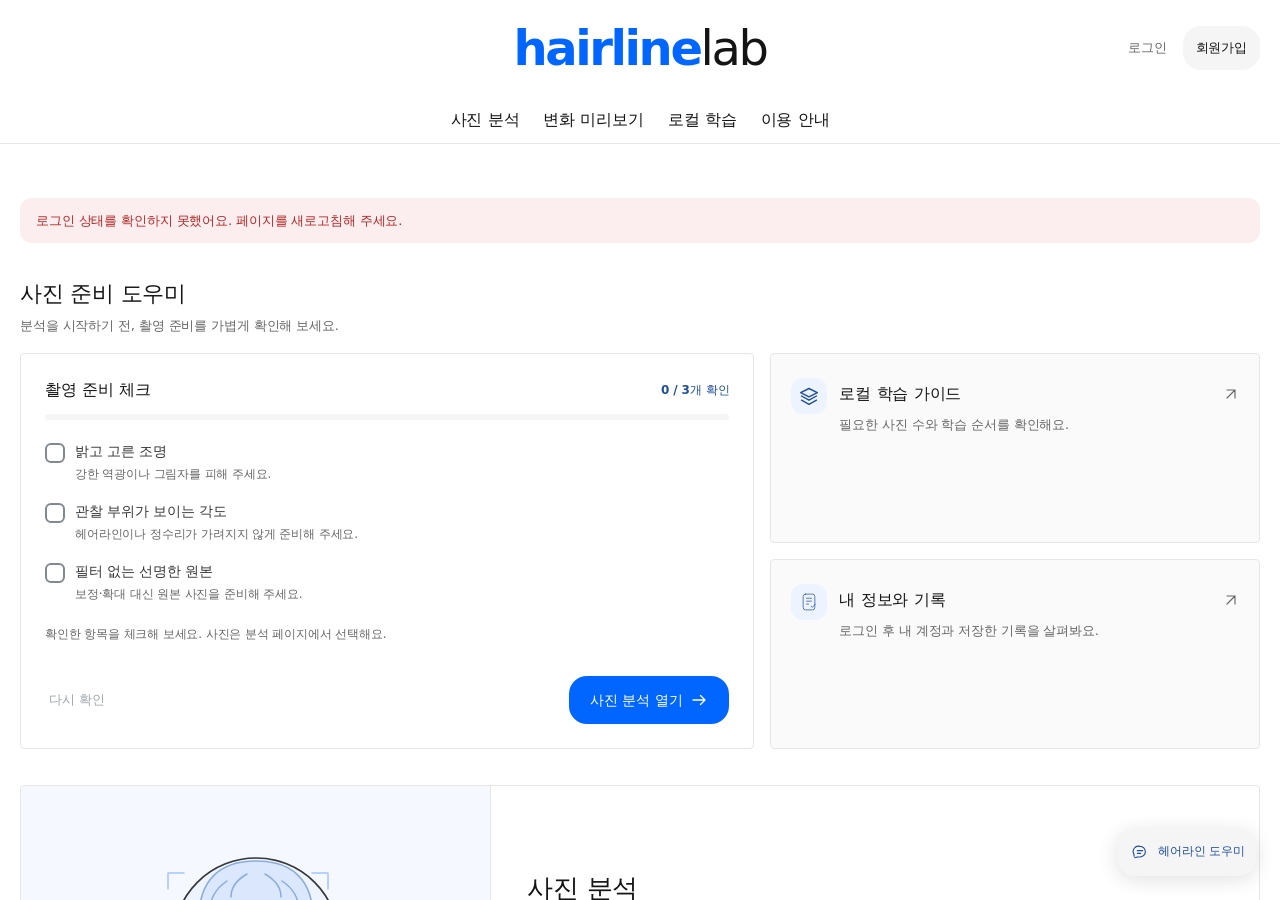
==== index.html @ 2ec0d421 "Hairline Lab 초기 업로드 사진 기반 헤어라인·두피 관찰 로컬 웹앱 (원티드 1차 프로젝트, 1~6일차) - Flask + Waitress 서버, Gemini 분석 + O" ====
<!doctype html>
<html lang="ko">
<head>
  <meta charset="utf-8">
  <meta name="viewport" content="width=device-width,initial-scale=1">
  <meta name="description" content="사진에서 헤어라인과 두피 노출을 살펴보고 가상의 모발 변화를 비교하는 로컬 도구">
  <meta name="theme-color" content="#ffffff">
  <title>Hairline Lab · 헤어라인을 보는 새로운 방법</title>
  <link rel="icon" href="/static/favicon.svg" type="image/svg+xml">
  <link rel="stylesheet" href="/static/styles.css">
  <link rel="stylesheet" href="/static/page-experience.css">
  <script src="/static/page-experience.js"></script>
  <link rel="stylesheet" href="/static/hero.css">
  <link rel="stylesheet" href="/static/account-camera.css">
  <link rel="stylesheet" href="/static/chatbot.css">
  <script src="/static/auth.js" defer></script>
  <script src="/static/realtime.js" defer></script>
  <script src="/static/home.js" defer></script>
  <script src="/static/home-preparation.js" defer></script>
  <script src="/static/chatbot.js" defer></script>
  <script src="/static/navigation.js" defer></script>
</head>
<body class="home-page viewport-page">
  <div class="visually-hidden" data-page-announcement role="status" aria-live="polite"></div>
  <a class="skip-link" href="#main-content">본문으로 건너뛰기</a>
  <header class="site-header">
    <div class="header-inner">
      <a class="wordmark" href="/" aria-label="Hairline Lab 처음으로">hairline<span class="wordmark-light">lab</span></a>
      <nav aria-label="주요 메뉴"><a href="/analysis" class="nav-link">사진 분석</a><a href="/simulation" class="nav-link">변화 미리보기</a><a href="/training" class="nav-link">로컬 학습</a><a href="/guide" class="nav-link">이용 안내</a></nav>
      <div class="account-actions"><a id="account-name" class="account-profile" href="/profile" aria-label="내 정보" hidden></a><a id="account-login" href="/login" class="text-button">로그인</a><a id="account-register" href="/register" class="text-button account-register">회원가입</a><button id="account-history" type="button" class="text-button" hidden>내 기록</button><button id="account-logout" type="button" class="text-button" hidden>로그아웃</button></div>
    <div class="workspace-helper-tools">
<div class="chatbot-minimized" id="chatbot-minimized" role="region" aria-label="최소화된 헤어라인 도우미" hidden>
    <button class="chatbot-resume" id="chatbot-resume" type="button" aria-controls="chatbot-panel" aria-expanded="false" aria-label="헤어라인 도우미 이어서 열기">
      <span class="chatbot-mini-avatar" aria-hidden="true"><svg><use href="/static/icons.svg#chat"/></svg></span>
      <span class="chatbot-mini-copy"><strong>헤어라인 도우미</strong><span id="chatbot-minimized-status">궁금한 내용을 선택해 보세요</span></span>
      <svg class="chatbot-restore-icon" aria-hidden="true"><use href="/static/icons.svg#arrow-up-right"/></svg>
    </button>
    <button class="chatbot-mini-dismiss" id="chatbot-mini-dismiss" type="button" aria-label="최소화된 헤어라인 도우미 닫기" title="닫기"><svg aria-hidden="true"><use href="/static/icons.svg#close"/></svg></button>
  </div>
<button class="chatbot-launcher" id="chatbot-launcher" type="button" aria-controls="chatbot-panel" aria-expanded="false"><svg aria-hidden="true"><use href="/static/icons.svg#chat"/></svg><span>헤어라인 도우미</span></button>
      </div>
    </div>
  </header>
  <div class="app-layout" id="app-layout" data-chatbot-default="closed">
  <main class="container" id="main-content" tabindex="0" aria-labelledby="home-title" data-page-content data-page-kind="home">
    <div class="page-skeleton" data-page-skeleton aria-hidden="true"><div class="home-sk-tools"><div class="page-sk-card"><i class="sk-shape sk-title"></i><i class="sk-shape sk-line"></i><i class="sk-shape sk-field"></i><i class="sk-shape sk-field"></i></div><div class="page-sk-card"><i class="sk-shape sk-title"></i><i class="sk-shape sk-line"></i><i class="sk-shape sk-action"></i></div></div><div class="page-sk-grid"><div class="page-sk-card"><i class="sk-shape sk-media"></i></div><div class="page-sk-card"><i class="sk-shape sk-title"></i><div class="page-sk-copy"><i class="sk-shape sk-line"></i><i class="sk-shape sk-line sk-medium"></i><i class="sk-shape sk-line sk-short"></i></div><i class="sk-shape sk-action"></i></div></div><div class="home-sk-ad sk-shape"></div></div>
    <p id="account-message" class="account-notice" role="status" aria-live="polite" hidden></p>
    <h1 class="visually-hidden" id="home-title">Hairline Lab</h1>
    <section class="home-tools" aria-labelledby="home-tools-title">
      <div class="home-section-heading"><div><h2 id="home-tools-title">사진 준비 도우미</h2><p>분석을 시작하기 전, 촬영 준비를 가볍게 확인해 보세요.</p></div></div>
      <div class="home-tools-grid">
        <div class="home-preparation">
          <div class="home-preparation-heading"><h3>촬영 준비 체크</h3><span id="photo-prep-count" role="status" aria-live="polite" aria-atomic="true">0 / 3개 확인</span></div>
          <progress id="photo-prep-progress" value="0" max="3" aria-label="촬영 준비 확인 항목 수">0 / 3</progress>
          <fieldset id="photo-prep-fields"><legend class="visually-hidden">사진 분석 전 준비 사항</legend>
            <label><input type="checkbox" data-photo-prep><span><strong>밝고 고른 조명</strong><small>강한 역광이나 그림자를 피해 주세요.</small></span></label>
            <label><input type="checkbox" data-photo-prep><span><strong>관찰 부위가 보이는 각도</strong><small>헤어라인이나 정수리가 가려지지 않게 준비해 주세요.</small></span></label>
            <label><input type="checkbox" data-photo-prep><span><strong>필터 없는 선명한 원본</strong><small>보정·확대 대신 원본 사진을 준비해 주세요.</small></span></label>
          </fieldset>
          <p class="home-preparation-note" id="photo-prep-message">확인한 항목을 체크해 보세요. 사진은 분석 페이지에서 선택해요.</p>
          <div class="home-preparation-actions"><button class="text-button" id="photo-prep-reset" type="button" disabled>다시 확인</button><a class="button primary" href="/analysis">사진 분석 열기<svg aria-hidden="true"><use href="/static/icons.svg#arrow-right"/></svg></a></div>
        </div>
        <nav class="home-shortcuts" aria-label="추가 기능 바로가기">
          <a href="/training-guide"><span class="home-tool-icon" aria-hidden="true"><svg><use href="/static/icons.svg#layers"/></svg></span><div><h3>로컬 학습 가이드</h3><p>필요한 사진 수와 학습 순서를 확인해요.</p></div><svg class="home-link-arrow" aria-hidden="true"><use href="/static/icons.svg#arrow-up-right"/></svg></a>
          <a href="/profile"><span class="home-tool-icon" aria-hidden="true"><svg><use href="/static/icons.svg#report"/></svg></span><div><h3>내 정보와 기록</h3><p>로그인 후 내 계정과 저장한 기록을 살펴봐요.</p></div><svg class="home-link-arrow" aria-hidden="true"><use href="/static/icons.svg#arrow-up-right"/></svg></a>
        </nav>
      </div>
    </section>
    <section class="home-feature-section" aria-label="기능 선택" aria-roledescription="캐러셀">
      <p class="visually-hidden" id="feature-instructions">카드 영역에서 좌우 방향키로 이동할 수 있어요. 이전·다음 버튼이나 카드 선택 버튼도 사용할 수 있어요.</p>
      <div class="home-feature-track" id="feature-track" tabindex="0" role="group" aria-label="분석·비교·학습 기능 카드" aria-describedby="feature-instructions">
        <article class="home-feature-card" data-feature-slide data-feature-title="사진 분석" role="group" aria-roledescription="슬라이드" aria-label="1 / 3"><a href="/analysis" aria-labelledby="feature-analysis-title">
          <div class="home-feature-cover home-cover-observe"><svg viewBox="0 0 360 200" role="img" aria-label="헤어라인 관찰 일러스트"><use href="/static/hero-observation.svg#hairline"/></svg><span class="home-cover-caption">일러스트</span></div>
          <div class="home-feature-copy"><h2 id="feature-analysis-title">사진 분석</h2><p>사진 속 모발·두피의 특징을 살펴보세요.</p><span class="home-feature-action button primary">사진 분석 시작<svg aria-hidden="true"><use href="/static/icons.svg#arrow-right"/></svg></span></div>
        </a></article>
        <article class="home-feature-card" data-feature-slide data-feature-title="변화 미리보기" role="group" aria-roledescription="슬라이드" aria-label="2 / 3"><a href="/simulation" aria-labelledby="feature-preview-title">
          <div class="home-feature-cover home-cover-compare"><div class="home-compare-pair" aria-hidden="true"><svg viewBox="0 0 360 200"><use href="/static/hero-observation.svg#hairline"/></svg><svg viewBox="0 0 360 200"><use href="/static/hero-observation.svg#crown"/></svg><span><svg><use href="/static/icons.svg#compare"/></svg></span></div><span class="home-cover-caption">일러스트</span></div>
          <div class="home-feature-copy"><h2 id="feature-preview-title">변화 미리보기</h2><p>원본과 가상 이미지를 비교해 보세요.</p><span class="home-feature-action button primary">변화 비교 시작<svg aria-hidden="true"><use href="/static/icons.svg#arrow-right"/></svg></span></div>
        </a></article>
        <article class="home-feature-card" data-feature-slide data-feature-title="로컬 학습" role="group" aria-roledescription="슬라이드" aria-label="3 / 3"><a href="/training" aria-labelledby="feature-training-title">
          <div class="home-feature-cover home-cover-learn"><div class="home-training-stack" aria-hidden="true"><div><svg viewBox="0 0 360 200"><use href="/static/hero-observation.svg#hairline"/></svg></div><div><svg viewBox="0 0 360 200"><use href="/static/hero-observation.svg#crown"/></svg></div><div><svg viewBox="0 0 360 200"><use href="/static/hero-observation.svg#density"/></svg></div></div><span class="home-cover-caption">일러스트</span></div>
          <div class="home-feature-copy"><h2 id="feature-training-title">로컬 학습</h2><p>사진으로 내 로컬 분류기를 만들어 보세요.</p><span class="home-feature-action button primary">학습 공간 열기<svg aria-hidden="true"><use href="/static/icons.svg#arrow-right"/></svg></span></div>
        </a></article>
      </div>
      <div class="home-carousel-controls" id="feature-controls" hidden>
        <button class="button secondary home-carousel-arrow is-previous" id="feature-previous" type="button" aria-label="이전 기능 카드" aria-controls="feature-track" disabled><svg class="icon" aria-hidden="true"><use href="/static/icons.svg#arrow-right"/></svg></button>
        <div class="home-carousel-picker" role="group" aria-label="기능 카드 선택"><button type="button" data-carousel-to="0" aria-label="사진 분석 카드 보기" aria-current="true" aria-controls="feature-track">사진 분석</button><button type="button" data-carousel-to="1" aria-label="변화 미리보기 카드 보기" aria-controls="feature-track">변화 미리보기</button><button type="button" data-carousel-to="2" aria-label="로컬 학습 카드 보기" aria-controls="feature-track">로컬 학습</button></div>
        <button class="button secondary home-carousel-arrow" id="feature-next" type="button" aria-label="다음 기능 카드" aria-controls="feature-track"><svg class="icon" aria-hidden="true"><use href="/static/icons.svg#arrow-right"/></svg></button>
        <span class="home-carousel-position" id="feature-position" role="status" aria-live="polite" aria-atomic="true">1 / 3</span>
      </div>
    </section>
    <aside class="home-ad" aria-labelledby="home-ad-title">
      <div class="home-ad-copy"><div class="home-ad-meta"><span>가상 광고</span><small>HAIRLINE LAB</small></div><h2 id="home-ad-title">오늘의 모습을, 차곡차곡.</h2><p>비슷한 조명과 각도로 나만의 사진 기록을 시작해 보세요.</p><a class="home-ad-link" href="/guide#photo-guide">사진 기록 가이드<svg aria-hidden="true"><use href="/static/icons.svg#arrow-right"/></svg></a><small class="home-ad-disclaimer">광고 배너 디자인 예시이며, 실제 제휴 광고가 아니에요.</small></div>
      <div class="home-ad-art" aria-hidden="true"><div class="home-ad-photo"><svg viewBox="0 0 360 200"><use href="/static/hero-observation.svg#hairline"/></svg><span>PHOTO LOG</span></div><span class="home-ad-stamp"><svg><use href="/static/icons.svg#clock"/></svg></span></div>
    </aside>
    <section class="home-information" aria-labelledby="home-information-title">
      <div class="home-section-heading"><div><h2 id="home-information-title">알아두면 좋은 이야기</h2><p>사진 준비부터 결과 이해까지, 필요한 정보를 살펴보세요.</p></div><a href="/guide" class="text-button">전체 안내<svg aria-hidden="true"><use href="/static/icons.svg#arrow-right"/></svg></a></div>
      <div class="home-information-grid">
        <a class="home-info-card" href="/guide#photo-guide"><span class="home-info-icon" aria-hidden="true"><svg><use href="/static/icons.svg#frame"/></svg></span><small>촬영 가이드</small><h3>어떤 사진을 준비할까요?</h3><p>조명·각도·원본 사진을 준비하는 방법을 알아보세요.</p><span class="home-info-action">가이드 읽기<svg aria-hidden="true"><use href="/static/icons.svg#arrow-right"/></svg></span></a>
        <a class="home-info-card" href="/guide#faq-observation"><span class="home-info-icon" aria-hidden="true"><svg><use href="/static/icons.svg#scan"/></svg></span><small>결과 이해</small><h3>관찰 결과는 이렇게 읽어요</h3><p>사진에서 보이는 특징과 사진의 한계를 구분해 살펴보세요.</p><span class="home-info-action">도움말 읽기<svg aria-hidden="true"><use href="/static/icons.svg#arrow-right"/></svg></span></a>
        <a class="home-info-card" href="/guide#data-guide"><span class="home-info-icon" aria-hidden="true"><svg><use href="/static/icons.svg#shield"/></svg></span><small>데이터 안내</small><h3>내 사진과 기록은 어떻게 쓰일까요?</h3><p>사진 전송 동의와 계정별 저장 정책을 확인해 보세요.</p><span class="home-info-action">안내 읽기<svg aria-hidden="true"><use href="/static/icons.svg#arrow-right"/></svg></span></a>
      </div>
    </section>
  </main>
  <aside class="chatbot-panel" id="chatbot-panel" aria-labelledby="chatbot-title" hidden>
    <header class="chatbot-header">
      <span class="chatbot-avatar" aria-hidden="true"><svg><use href="/static/icons.svg#chat"/></svg></span>
      <div class="chatbot-heading"><span class="chatbot-eyebrow">HAIRLINE LAB · GUIDE</span><h2 id="chatbot-title">헤어라인 도우미</h2><p>관찰부터 자가 점검까지</p></div>
      <div class="chatbot-header-actions">
        <button class="chatbot-icon-button" id="chatbot-minimize" type="button" aria-label="헤어라인 도우미 최소화" aria-controls="chatbot-panel" title="최소화"><svg aria-hidden="true"><use href="/static/icons.svg#minimize"/></svg></button>
        <button class="chatbot-icon-button" id="chatbot-close" type="button" aria-label="헤어라인 도우미 닫기" title="닫기"><svg aria-hidden="true"><use href="/static/icons.svg#close"/></svg></button>
      </div>
    </header>
    <div class="chatbot-toolbar"><span><svg aria-hidden="true"><use href="/static/icons.svg#shield"/></svg>선택형 안내</span><button id="chatbot-reset" type="button"><svg aria-hidden="true"><use href="/static/icons.svg#refresh"/></svg>처음으로</button></div>
    <div class="chatbot-content">
      <div class="chatbot-messages" id="chatbot-messages" role="log" aria-label="헤어라인 도우미 대화" aria-live="polite" aria-relevant="additions"></div>
      <div class="chatbot-controls" id="chatbot-controls" role="group" aria-label="도우미 답변 선택"></div>
    </div>
    <footer class="chatbot-footer"><p><svg aria-hidden="true"><use href="/static/icons.svg#shield"/></svg>답변은 저장되거나 외부로 전송되지 않아요.</p><p>자가 점검은 탈모 진단·단계 판정이 아니에요.</p><div><span>안내 근거</span><a href="https://www.aad.org/public/diseases/hair-loss/insider/begin" target="_blank" rel="noreferrer">미국피부과학회<svg aria-hidden="true"><use href="/static/icons.svg#arrow-up-right"/></svg></a><a href="https://www.nhs.uk/symptoms/hair-loss/" target="_blank" rel="noreferrer">NHS<svg aria-hidden="true"><use href="/static/icons.svg#arrow-up-right"/></svg></a></div></footer>
  </aside>
  </div>
  
  <dialog id="history-dialog" class="app-dialog history-dialog" aria-labelledby="history-title" aria-describedby="history-description">
    <div class="history-header">
      <span class="history-header-icon" aria-hidden="true"><svg><use href="/static/icons.svg#report"/></svg></span>
      <div class="history-heading"><span class="history-eyebrow">MY RECORDS</span><h2 id="history-title">내 분석 기록</h2></div>
      <button id="history-close" class="history-close" type="button" aria-label="내 분석 기록 닫기"><svg class="icon" aria-hidden="true"><use href="/static/icons.svg#close"/></svg></button>
      <p id="history-description">차곡차곡 쌓인 관찰을 다시 살펴보세요.</p>
    </div>
    <div class="history-toolbar"><span>저장한 리포트 <strong id="history-count">—</strong></span><span class="history-sort"><svg aria-hidden="true"><use href="/static/icons.svg#clock"/></svg>최신순 · 최근 50개</span></div>
    <div class="history-body">
      <p id="history-message" class="history-message" role="status" aria-live="polite" hidden></p>
      <div id="history-loading" class="history-loading" role="status" hidden><span class="visually-hidden">기록을 불러오고 있어요.</span><div class="history-skeleton" aria-hidden="true"><span></span><i></i><i></i></div><div class="history-skeleton" aria-hidden="true"><span></span><i></i><i></i></div><div class="history-skeleton" aria-hidden="true"><span></span><i></i><i></i></div></div>
      <div id="history-empty" class="history-empty" hidden><span class="history-empty-icon" aria-hidden="true"><svg><use href="/static/icons.svg#report"/></svg></span><h3>아직 저장된 기록이 없어요</h3><p>사진 분석 전에 ‘내 계정에 저장’을 선택하면<br>나의 관찰 리포트를 여기에서 모아 볼 수 있어요.</p><button id="history-start" class="button primary" type="button">첫 관찰 기록 만들기<svg class="icon" aria-hidden="true"><use href="/static/icons.svg#arrow-right"/></svg></button></div>
      <div id="history-list" class="history-list" role="list" aria-label="저장한 관찰 리포트"></div>
    </div>
    <div class="history-footer"><svg class="icon" aria-hidden="true"><use href="/static/icons.svg#shield"/></svg><p>내 계정에만 보이는 기록이에요. 함께 저장한 사진은 리포트에서 확인할 수 있어요.</p></div>
  </dialog>
</body>
</html>
---- static/styles.css ----
/* =========================================================
   Hairline Lab — 디자인.md / RIDI reference adaptation
   1. 토큰  2. 기본  3. 공통 컴포넌트  4. 헤더·히어로
   5. 분석  6. 시뮬레이션  7. 로컬 학습  8. 안내·기술·푸터  9. 반응형
   ========================================================= */

/* 1. 토큰 ------------------------------------------------- */
:root {
  color-scheme: light;
  --bg-canvas: #ffffff;
  --bg-surface: #ffffff;
  --bg-subtle: #fafafa;
  --bg-muted: #f5f5f5;
  --bg-brand-subtle: #edf4ff;
  --bg-brand-faint: #f5f9ff;
  --bg-inverse: #141414;
  --brand-primary: #0066ff;
  --brand-light: #bfd5f5;
  --fg-on-brand: #ffffff;
  --fg-strong: #141414;
  --fg-default: #373737;
  --fg-secondary: #666666;
  --fg-placeholder: #707070;
  --fg-disabled: #9ea7ad;
  --fg-brand-strong: #1f4f99;
  --border-subtle: #f2f4f5;
  --border-card: #e6e6e6;
  --border-default: #d1d5d9;
  --border-strong: #9ea7ad;
  --border-control: #808991;
  --border-focus: var(--brand-primary);
  --status-danger: #dc3232;
  --status-success: #00a878;
  --status-warning: #e18a00;
  --surface-danger: #fceeee;
  --surface-success: #edf8f3;
  --surface-warning: #fff8e8;
  --fg-error: #b32828;
  --fg-success-text: #167c3a;
  --fg-warning-text: #8a4b00;
  --interaction-hover: rgb(20 20 20 / 4%);
  --interaction-active: rgb(20 20 20 / 8%);
  --focus-ring: 0 0 0 3px rgb(0 102 255 / 16%);
  --radius-xs: 2px;
  --radius-sm: 4px;
  --radius-control-sm: 6px;
  --radius-md: 6px;
  --radius-card: 4px;
  --radius-pill: 99px;
  --radius-action: 18px;
  --radius-input: 12px;
  --radius-choice: 12px;
  --radius-feedback: 12px;
  --radius-overlay: 20px;
  --control-motion: 160ms cubic-bezier(0.22, 0.25, 0, 1);
  --shadow-overlay: 0 4px 20px rgb(20 20 20 / 12%);
  --shadow-soft: none;
  --ease: 200ms ease;
  --header-height: 144px;
  --page-width: 1170px;
  --page-gutter: 30px;
  font-family: "Pretendard Variable", Pretendard, -apple-system, BlinkMacSystemFont, system-ui, "Apple SD Gothic Neo", "Noto Sans KR", "Malgun Gothic", sans-serif;
  color: var(--fg-default);
  font-synthesis: none;
  -webkit-font-smoothing: antialiased;
  -moz-osx-font-smoothing: grayscale;
}

/* 2. 기본 ------------------------------------------------- */
*, *::before, *::after { box-sizing: border-box; }
html { scroll-behavior: smooth; scroll-padding-top: calc(var(--header-height) + 16px); -webkit-text-size-adjust: 100%; }
body { margin: 0; background: var(--bg-canvas); font-size: 14px; font-weight: 400; line-height: 1.6; letter-spacing: -.01em; word-break: keep-all; overflow-wrap: break-word; }
h1, h2, h3, h4, p { margin: 0; }
button, input, select, textarea { font: inherit; color: inherit; letter-spacing: inherit; }
button, a, input, select, summary { -webkit-tap-highlight-color: transparent; }
button { cursor: pointer; }
button:disabled { cursor: not-allowed; }
a { color: inherit; text-decoration: none; transition: color var(--ease); }
a:hover { color: var(--brand-primary); }
[hidden] { display: none !important; }
img { max-width: 100%; }

svg {
  display: inline-block;
  width: 24px;
  height: 24px;
  flex-shrink: 0;
  vertical-align: middle;
  fill: none;
  stroke: currentColor;
  stroke-width: 1.7;
  stroke-linecap: round;
  stroke-linejoin: round;
}
svg.icon { width: 18px; height: 18px; }
button svg, span svg { pointer-events: none; }
.icon.arrow { margin-left: auto; }

:focus-visible { outline: 2px solid var(--border-focus); outline-offset: 2px; }
::selection { background: var(--bg-brand-subtle); color: var(--fg-strong); }

input[type=checkbox], input[type=radio], input[type=range] { accent-color: var(--brand-primary); }
input[type=checkbox] { width: 20px; height: 20px; margin: 2px 0 0; flex-shrink: 0; cursor: pointer; appearance: none; display: inline-grid; place-content: center; border: 2px solid var(--border-control); border-radius: 6px; background: var(--bg-surface); color: var(--fg-on-brand); transition: background-color var(--control-motion), border-color var(--control-motion); }
input[type=checkbox]::before { content: ""; width: 10px; height: 6px; border-left: 2px solid currentColor; border-bottom: 2px solid currentColor; transform: translateY(-1px) rotate(-45deg) scale(0); }
input[type=checkbox]:checked, input[type=checkbox]:indeterminate { border-color: var(--brand-primary); background: var(--brand-primary); }
input[type=checkbox]:checked::before { transform: translateY(-1px) rotate(-45deg) scale(1); }
input[type=checkbox]:indeterminate::before { height: 0; border-left: 0; transform: none; }
input[type=checkbox]:disabled { border-color: var(--border-default); background: var(--bg-muted); cursor: not-allowed; }
input[type=checkbox]:disabled:checked, input[type=checkbox]:disabled:indeterminate { background: var(--fg-disabled); border-color: var(--fg-disabled); }
input[type=range] { width: 100%; min-height: 28px; margin: 0; cursor: pointer; }
input[type=range]:disabled { cursor: not-allowed; opacity: .45; }
input[type=range] { appearance: none; background: transparent; }
input[type=range]::-webkit-slider-runnable-track { height: 4px; border-radius: var(--radius-pill); background: var(--border-control); }
input[type=range]::-webkit-slider-thumb { appearance: none; box-sizing: border-box; width: 20px; height: 20px; margin-top: -8px; border: 3px solid var(--brand-primary); border-radius: 50%; background: var(--bg-surface); transition: background-color var(--control-motion); }
input[type=range]:active::-webkit-slider-thumb { background: var(--brand-primary); }
input[type=range]:disabled::-webkit-slider-thumb { border-color: var(--fg-disabled); }
input[type=range]::-moz-range-track { height: 4px; border-radius: var(--radius-pill); background: var(--border-control); }
input[type=range]::-moz-range-progress { height: 4px; border-radius: var(--radius-pill); background: var(--brand-primary); }
input[type=range]::-moz-range-thumb { box-sizing: border-box; width: 20px; height: 20px; border: 3px solid var(--brand-primary); border-radius: 50%; background: var(--bg-surface); transition: background-color var(--control-motion); }
input[type=range]:active::-moz-range-thumb { background: var(--brand-primary); }
input[type=range]:disabled::-moz-range-thumb { border-color: var(--fg-disabled); }
@media (forced-colors: active) {
  input[type=checkbox], input[type=range] { appearance: auto; }
  input[type=checkbox] { display: inline-block; border: revert !important; border-radius: revert; background: revert !important; color: revert !important; }
  input[type=checkbox]::before { display: none; }
  input[type=range]::-webkit-slider-runnable-track { all: revert !important; }
  input[type=range]::-webkit-slider-thumb { all: revert !important; }
  input[type=range]::-moz-range-track { all: revert !important; }
  input[type=range]::-moz-range-progress { all: revert !important; }
  input[type=range]::-moz-range-thumb { all: revert !important; }
}

.container { width: 100%; max-width: var(--page-width); margin: 0 auto; padding: 0 var(--page-gutter); }
.visually-hidden {
  position: absolute; width: 1px; height: 1px; padding: 0; margin: -1px;
  overflow: hidden; clip: rect(0, 0, 0, 0); white-space: nowrap; border: 0;
}
.skip-link {
  position: fixed; top: -80px; left: 16px; z-index: 100;
  padding: 12px 16px; border-radius: var(--radius-sm);
  background: var(--brand-primary); color: var(--fg-on-brand); font-size: 14px; font-weight: 700;
}
.skip-link:focus { top: 12px; color: var(--fg-on-brand); }
.busy { cursor: progress; }

/* 3. 공통 컴포넌트 ---------------------------------------- */

/* 버튼 — hover·active는 반투명 층을 덮어 표현 */
.button { position: relative; display: inline-flex; align-items: center; justify-content: center; gap: 8px; width: 100%; min-height: 48px; height: 48px; padding: 0 20px; border: 1px solid transparent; border-radius: var(--radius-action); font-size: 14px; font-weight: 600; line-height: 20px; letter-spacing: -.01em; white-space: nowrap; isolation: isolate; transition: background-color var(--control-motion), border-color var(--control-motion), color var(--control-motion), transform var(--control-motion); }
.button::after {
  content: "";
  position: absolute;
  inset: -1px;
  border-radius: inherit;
  background: transparent;
  pointer-events: none;
  transition: background-color var(--control-motion);
}
.button:not(:disabled):hover::after { background: var(--interaction-hover); }
.button:not(:disabled):active::after { background: var(--interaction-active); }
.button:not(:disabled):not([aria-disabled="true"]):active { transform: scale(.985); }
.button svg { width: 18px; height: 18px; }
.button span { min-width: 0; overflow: hidden; text-overflow: ellipsis; }

.button.primary { background: var(--brand-primary); color: var(--fg-on-brand); }
.button.primary:focus-visible { outline: 2px solid var(--brand-primary); outline-offset: 2px; box-shadow: 0 0 0 2px var(--bg-surface); }
.button.secondary { background: var(--bg-muted); border-color: transparent; color: var(--fg-default); }
.button.secondary::after { inset: 0; }
.button:disabled { background: var(--bg-muted); border-color: transparent; color: var(--fg-disabled); }
.button.secondary:disabled { background: var(--bg-muted); border-color: transparent; }

.text-button { display: inline-flex; align-items: center; justify-content: center; gap: 4px; min-height: 44px; padding: 0 4px; border: 0; border-radius: var(--radius-action); background: none; color: var(--fg-secondary); font-size: 13px; font-weight: 500; white-space: nowrap; transition: color var(--control-motion), background-color var(--control-motion); }
.text-button:not(:disabled):not([aria-disabled="true"]):hover { color: var(--fg-brand-strong); background: var(--bg-muted); text-decoration: none; }
.text-button svg { width: 15px; height: 15px; }
.text-button:not(:disabled):not([aria-disabled="true"]):active { background: var(--border-card); }
.text-button:disabled { color: var(--fg-disabled); }

/* Secondary controls use the same quiet surface and native focus behavior. */
:where(.history-actions button, .help-faq-toolbar button, .chatbot-back-row button, .chatbot-toolbar > button, .training-delete, .guide-refresh) { border-radius: var(--radius-action); transition: background-color var(--control-motion), color var(--control-motion), transform var(--control-motion); }
:where(.history-actions button, .help-faq-toolbar button, .chatbot-back-row button, .chatbot-toolbar > button, .training-delete, .guide-refresh):not(:disabled):hover { background: var(--bg-muted); }
:where(.chatbot-choice, .strength-presets button, .preview-view-modes button, .help-faq-categories button, .chatbot-icon-button, .history-actions button):not(:disabled):active { transform: scale(.985); }

/* 태그 */
.tag { display: inline-flex; align-items: center; justify-content: center; gap: 4px; padding: 3px 6px; border-radius: var(--radius-feedback); font-size: 11px; font-weight: 600; line-height: 16px; letter-spacing: -.01em; white-space: nowrap; }
.tag svg { width: 14px; height: 14px; }
.tag.neutral { background: var(--bg-muted); color: var(--fg-secondary); }
.tag.blue { background: var(--bg-brand-subtle); color: #0055d4; }
.tag.warning { background: var(--surface-warning); color: var(--fg-warning-text); }
.tag.green { background: var(--surface-success); color: var(--fg-success-text); }

.status-dot { display: inline-block; flex-shrink: 0; width: 8px; height: 8px; border-radius: 50%; background: var(--status-success); }
.status-dot.pending { background: var(--border-control); }
.status-dot.warning { background: var(--status-warning); }

/* 패널(카드) */
.panel { border: 1px solid var(--border-card); border-radius: 4px; background: var(--bg-surface); }
.panel-heading { display: flex; align-items: center; justify-content: space-between; gap: 12px; margin-bottom: 20px; }
.panel-heading h3 { display: flex; align-items: center; gap: 10px; min-width: 0; color: var(--fg-strong); font-size: 18px; font-weight: 600; line-height: 26px; letter-spacing: -0.002em; }
.step-number {
  display: grid; place-items: center; flex-shrink: 0;
  width: 24px; height: 24px; border-radius: 50%;
  background: var(--bg-brand-subtle); color: var(--brand-primary);
  font-size: 12px; font-weight: 700; letter-spacing: 0;
}
.small-label { color: var(--fg-secondary); font-size: 13px; letter-spacing: 0.0194em; white-space: nowrap; }

/* 입력 필드 */
.field-label { display: flex; align-items: center; justify-content: space-between; gap: 8px; margin-bottom: 8px; color: var(--fg-strong); font-size: 14px; font-weight: 600; line-height: 20px; letter-spacing: 0.0145em; }
.field-label output { color: var(--brand-primary); font-weight: 700; font-variant-numeric: tabular-nums; }

select, textarea, input[type=text] {
  display: block;
  width: 100%;
  border: 1px solid var(--border-control);
  border-radius: var(--radius-input);
  background-color: var(--bg-subtle);
  color: var(--fg-strong);
  font-size: 16px;
  transition: border-color var(--control-motion), box-shadow var(--control-motion);
}
select {
  height: 48px;
  padding: 0 44px 0 16px;
  appearance: none;
  background-image: url("data:image/svg+xml,%3Csvg xmlns='http://www.w3.org/2000/svg' viewBox='0 0 24 24' fill='none' stroke='%23646770' stroke-width='2' stroke-linecap='round' stroke-linejoin='round'%3E%3Cpath d='m6 9 6 6 6-6'/%3E%3C/svg%3E");
  background-repeat: no-repeat;
  background-position: right 14px center;
  background-size: 18px;
  cursor: pointer;
}
input[type=text] { height: 48px; padding: 0 16px; }
textarea { min-height: 96px; padding: 12px 16px; line-height: 1.6; resize: vertical; }
textarea::placeholder, input[type=text]::placeholder { color: var(--fg-placeholder); }
select:hover, textarea:hover, input[type=text]:hover { border-color: var(--fg-secondary); }
select:focus, textarea:focus, input[type=text]:focus { outline: none; border-color: var(--border-focus); box-shadow: var(--focus-ring); }
:is(select, textarea, input[type=text], input[type=password]):focus { background-color: var(--bg-surface); }
:is(select, textarea, input[type=text], input[type=password]):focus-visible { outline: 2px solid var(--border-focus); outline-offset: -2px; }
:is(select, textarea, input[type=text], input[type=password]):disabled { background-color: var(--bg-muted); border-color: var(--border-default); color: var(--fg-disabled); cursor: not-allowed; }
input[type=text]:user-invalid { border-color: var(--fg-error); }

input[type=file]:not(.visually-hidden) {
  display: block;
  width: 100%;
  max-width: 100%;
  padding: 8px;
  border: 1px dashed var(--border-strong);
  border-radius: var(--radius-input);
  background-color: var(--bg-subtle);
  color: var(--fg-secondary);
  font-size: 14px;
  cursor: pointer;
}
input[type=file]:not(.visually-hidden)::file-selector-button {
  height: 36px;
  margin-right: 12px;
  padding: 0 14px;
  border: 1px solid transparent;
  border-radius: var(--radius-action);
  background: var(--bg-muted);
  color: var(--fg-default);
  font-weight: 600;
  cursor: pointer;
  transition: background-color var(--control-motion);
}
input[type=file]:not(.visually-hidden):hover::file-selector-button { background: var(--border-card); }

.consent-row { display: flex; align-items: flex-start; gap: 10px; margin: 20px 0 16px; }
.consent-row label { color: var(--fg-default); font-size: 14px; line-height: 1.6; cursor: pointer; }
.consent-row label > span { display: block; margin-top: 4px; color: var(--fg-secondary); font-size: 13px; line-height: 1.6; }
.consent-row a { color: var(--brand-primary); text-decoration: underline; text-underline-offset: 2px; }

/* 알림 */
.inline-message {
  margin-top: 16px;
  padding: 14px 16px;
  border: 1px solid rgb(198 40 40 / 18%);
  border-radius: var(--radius-feedback);
  background: var(--surface-danger);
  color: var(--fg-error);
  font-size: 14px;
  line-height: 1.6;
  overflow-wrap: anywhere;
}
.inline-message.info { border-color: rgb(0 102 255 / 16%); background: var(--bg-brand-faint); color: var(--fg-brand-strong); }

.toast {
  position: fixed; left: 50%; bottom: 24px; z-index: 60;
  max-width: calc(100vw - 32px);
  padding: 12px 18px;
  border-radius: var(--radius-feedback);
  background: var(--bg-inverse);
  color: #fff;
  font-size: 14px;
  text-align: center;
  box-shadow: var(--shadow-overlay);
  transform: translateX(-50%);
  animation: toast-in 200ms ease;
}
@keyframes toast-in { from { opacity: 0; transform: translate(-50%, 8px); } }

.spinner {
  display: inline-block; width: 18px; height: 18px;
  border: 2px solid #bcd4ff; border-top-color: var(--brand-primary); border-radius: 50%;
  animation: spin .8s linear infinite;
}
.button .spinner { border-color: rgb(255 255 255 / 45%); border-top-color: #fff; }
.button.secondary .spinner { border-color: #bcd4ff; border-top-color: var(--brand-primary); }
.spinner.large { width: 40px; height: 40px; margin-bottom: 24px; border-width: 3px; }
@keyframes spin { to { transform: rotate(360deg); } }

/* 4. Shared header — centered brand, account actions and content navigation. */
.site-header { position: sticky; top: 0; z-index: 50; height: var(--header-height); border-bottom: 1px solid var(--border-card); background: var(--bg-surface); }
.header-inner { display: grid; grid-template-columns: minmax(0, 1fr) auto minmax(0, 1fr); grid-template-rows: calc(var(--header-height) - 48px) 48px; grid-template-areas: ". brand account" "navigation navigation navigation"; align-items: center; gap: 0; width: 100%; height: 100%; max-width: var(--page-width); margin: 0 auto; padding: 0 var(--page-gutter); }
.wordmark { display: inline-flex; align-items: center; grid-area: brand; justify-self: center; gap: 0; min-height: 44px; color: var(--brand-primary); font-size: 48px; font-weight: 700; line-height: 1.1; letter-spacing: -.05em; }
.wordmark:hover { color: var(--brand-primary); }
.wordmark-light { color: var(--fg-strong); font-weight: 500; }
.header-inner nav { display: flex; grid-area: navigation; align-self: stretch; align-items: stretch; justify-content: safe center; gap: 24px; min-width: 0; width: 100%; overflow-x: auto; scrollbar-width: none; }
.header-inner nav::-webkit-scrollbar { display: none; }
.nav-link { display: inline-flex; align-items: center; flex-shrink: 0; min-height: 44px; padding: 0; color: var(--fg-strong); font-size: 16px; font-weight: 600; line-height: 20px; letter-spacing: -.01em; white-space: nowrap; transition: color var(--ease); }
.nav-link.active, .nav-link[aria-current="page"], .nav-link[aria-current="location"] { color: var(--brand-primary); font-weight: 700; }
.nav-link:hover { color: var(--brand-primary); }
.header-inner > .account-actions, .header-inner > .auth-navigation { grid-area: account; justify-self: end; min-width: 0; }
@media (max-width: 991px) {
  :root { --header-height: 168px; }
  .header-inner { grid-template-columns: minmax(0, 1fr); grid-template-rows: 76px 44px 48px; grid-template-areas: "brand" "account" "navigation"; }
  .wordmark { font-size: 40px; }
  .header-inner > .account-actions, .header-inner > .auth-navigation { justify-self: center; margin-left: 0; }
}
.local-badge { display: flex; align-items: center; gap: 8px; margin-left: auto; padding: 6px 10px; border: 1px solid var(--border-card); border-radius: 4px; background: var(--bg-surface); color: var(--fg-secondary); font-size: 12px; white-space: nowrap; }

.hero { display: flex; align-items: center; justify-content: space-between; gap: 40px; padding: 64px 0 56px; }
.eyebrow { display: inline-flex; align-items: center; gap: 6px; margin-bottom: 16px; color: var(--brand-primary); font-size: 14px; font-weight: 600; }
.eyebrow svg { width: 16px; height: 16px; }
h1 { color: var(--fg-strong); font-size: 26px; font-weight: 700; line-height: 34px; letter-spacing: -.02em; }
h1 span { color: var(--brand-primary); }
.hero-copy > p { margin-top: 12px; color: var(--fg-secondary); font-size: 14px; line-height: 22px; }
.hero-note {
  display: flex; align-items: center; gap: 16px; flex-shrink: 0;
  width: 400px; padding: 24px 24px 24px 12px;
  border: 1px solid rgb(0 102 255 / 8%); border-radius: 4px;
  background: var(--bg-brand-faint);
}
.mini-hair svg { width: 120px; height: 104px; stroke: none; }
.hero-note strong { color: var(--fg-strong); font-size: 15px; font-weight: 700; }
.hero-note p { margin-top: 8px; color: var(--fg-secondary); font-size: 13px; line-height: 1.7; }

/* 섹션 공통 머리 */
.section-heading { display: flex; align-items: flex-end; justify-content: space-between; gap: 20px; margin-bottom: 24px; }
.section-index { display: block; margin-bottom: 6px; color: var(--fg-placeholder); font-size: 12px; font-weight: 700; letter-spacing: 0.12em; }
h2 { color: var(--fg-strong); font-size: 22px; font-weight: 700; line-height: 28px; letter-spacing: -.02em; }
.section-heading p { margin-top: 8px; color: var(--fg-secondary); font-size: 15px; line-height: 1.6; }
.service-state { display: flex; align-items: center; gap: 8px; color: var(--fg-secondary); font-size: 13px; white-space: nowrap; }

/* 5. 분석 ------------------------------------------------- */
.workspace { display: grid; grid-template-columns: minmax(0, 1.04fr) minmax(0, 1fr); gap: 20px; align-items: stretch; }
.upload-panel, .report-panel { min-width: 0; padding: 24px; }

.dropzone {
  display: flex; flex-direction: column; align-items: center; justify-content: center;
  width: 100%; min-height: 256px; padding: 24px 16px;
  border: 1.5px dashed #bdcce2; border-radius: var(--radius-choice);
  background: #fafbfe; text-align: center;
  transition: background-color var(--ease), border-color var(--ease);
}
.dropzone:hover, .dropzone.dragover { border-color: var(--brand-primary); background: var(--bg-brand-faint); }
.dropzone.dragover { border-style: solid; box-shadow: var(--focus-ring); }
.dropzone strong { margin: 14px 0 4px; color: var(--fg-strong); font-size: 16px; font-weight: 600; }
.dropzone > span:not(.upload-art) { color: var(--fg-secondary); font-size: 14px; }
.dropzone > .file-limit { margin-top: 12px; color: var(--fg-placeholder) !important; font-size: 13px !important; }
.upload-art { position: relative; display: block; width: 86px; height: 86px; }
.portrait-icon { width: 86px; height: 86px; }
.upload-plus {
  position: absolute; right: -1px; bottom: 0;
  display: grid; place-items: center; width: 28px; height: 28px;
  border: 3px solid #fafbfe; border-radius: 50%;
  background: var(--brand-primary); color: #fff;
}
.upload-plus svg { width: 13px; height: 13px; stroke-width: 2.4; }

.photo-view { position: relative; display: flex; justify-content: center; height: 256px; overflow: hidden; border-radius: var(--radius-md); background: var(--bg-subtle); }
.photo-view img { width: 100%; height: 100%; object-fit: contain; }
.photo-view-label { position: absolute; top: 12px; left: 12px; padding: 3px 10px; border: 1px solid var(--border-default); border-radius: var(--radius-feedback); background: #fff; font-size: 12px; font-weight: 600; }
.photo-reset {
  position: absolute; top: 10px; right: 10px;
  display: grid; place-items: center; width: 36px; height: 36px;
  border: 1px solid var(--border-default); border-radius: 50%;
  background: #fff; box-shadow: none;
  transition: background-color var(--control-motion);
}
.photo-reset:hover { background: var(--bg-muted); }
.photo-reset svg { width: 16px; height: 16px; }
.photo-toolbar { display: flex; align-items: center; justify-content: space-between; gap: 12px; margin-top: 12px; font-size: 13px; }
.photo-toolbar > div { min-width: 0; }
.photo-toolbar strong { display: block; overflow: hidden; color: var(--fg-strong); font-weight: 600; text-overflow: ellipsis; white-space: nowrap; }
.photo-toolbar span { color: var(--fg-secondary); }

.photo-tips { display: flex; flex-wrap: wrap; align-items: center; justify-content: center; gap: 8px 20px; padding: 16px 0; border-bottom: 1px solid var(--border-subtle); }
.photo-tips span { display: flex; align-items: center; gap: 6px; color: var(--fg-secondary); font-size: 13px; white-space: nowrap; }
.photo-tips svg { width: 16px; height: 16px; color: var(--fg-placeholder); }

/* 보조 자료(접이식) */
.analysis-assistance { margin-top: 16px; border: 1px solid var(--border-default); border-radius: var(--radius-choice); background: var(--bg-surface); }
.analysis-assistance summary {
  display: flex; align-items: center; justify-content: space-between; gap: 12px;
  min-height: 48px; padding: 0 16px;
  color: var(--fg-strong); font-size: 14px; font-weight: 600;
  list-style: none; cursor: pointer;
}
.analysis-assistance summary::-webkit-details-marker { display: none; }
.analysis-assistance summary::after {
  content: ""; flex-shrink: 0; width: 7px; height: 7px; margin-top: -3px;
  border-right: 2px solid var(--fg-secondary); border-bottom: 2px solid var(--fg-secondary);
  transform: rotate(45deg); transition: transform var(--control-motion);
}
.analysis-assistance[open] summary::after { margin-top: 3px; transform: rotate(-135deg); }
.analysis-assistance summary:hover { background: var(--bg-subtle); border-radius: var(--radius-choice); }
.analysis-assistance[open] summary:hover { border-radius: var(--radius-md) var(--radius-md) 0 0; }
.analysis-assistance > :not(summary) { margin-left: 16px; margin-right: 16px; }
.analysis-assistance > p { margin-top: 4px; margin-bottom: 16px; color: var(--fg-secondary); font-size: 13px; line-height: 1.7; }
.analysis-assistance .consent-row { margin: 12px 16px; }
.analysis-assistance .consent-row:last-child { margin-bottom: 16px; }

.upload-actions, .local-assist-actions { display: grid; gap: 10px; }
.local-assist-actions { grid-template-columns: 1fr; margin-top: 10px; }
.local-assist-actions .button { height: 44px; font-size: 14px; }
.local-prediction { margin-top: 12px; padding: 12px 14px; border-radius: var(--radius-feedback); background: var(--bg-subtle); color: var(--fg-default); font-size: 14px; line-height: 1.6; }
.privacy-note { display: flex; align-items: center; justify-content: center; gap: 6px; margin-top: 16px; color: var(--fg-secondary); font-size: 13px; text-align: center; }
.privacy-note svg { width: 14px; height: 14px; }

/* 리포트 */
.report-panel { display: flex; flex-direction: column; }
.report-empty, .report-loading { display: flex; flex: 1; flex-direction: column; align-items: center; justify-content: center; min-height: 400px; padding: 12px 8px 28px; text-align: center; }
.empty-icon { display: grid; place-items: center; width: 72px; height: 72px; margin-bottom: 20px; border-radius: 50%; background: var(--bg-subtle); color: #9da6b6; }
.empty-icon svg { width: 34px; height: 34px; stroke-width: 1.5; }
.report-empty h4, .report-loading h4 { color: var(--fg-strong); font-size: 18px; font-weight: 700; line-height: 26px; }
.report-empty > p, .report-loading > p { margin-top: 8px; color: var(--fg-secondary); font-size: 14px; line-height: 1.7; }
.report-preview-list { display: flex; flex-direction: column; gap: 4px; width: 100%; max-width: 320px; margin-top: 28px; text-align: left; }
.report-preview-list span { display: flex; align-items: center; gap: 10px; padding: 10px 12px; border-radius: var(--radius-sm); background: var(--bg-subtle); color: var(--fg-secondary); font-size: 14px; }
.report-preview-list i { display: block; width: 6px; height: 6px; border-radius: 50%; background: #b8bdc7; }
.report-preview-list b { margin-left: auto; color: var(--fg-placeholder); font-weight: 400; }

.report-content { animation: fade-in 200ms ease; }
@keyframes fade-in { from { opacity: 0; } }
.result-summary { padding-bottom: 20px; border-bottom: 1px solid var(--border-default); }
.result-summary h4 { margin-top: 12px; color: var(--fg-strong); font-size: 18px; font-weight: 600; line-height: 1.6; }
.observations { display: grid; gap: 16px; padding: 20px 0; }
.observation { display: grid; grid-template-columns: 28px minmax(0, 1fr); gap: 12px; }
.observation-number { display: grid; place-items: center; height: 24px; border-radius: var(--radius-xs); background: var(--bg-brand-subtle); color: var(--brand-primary); font-size: 12px; font-weight: 700; font-variant-numeric: tabular-nums; }
.observation strong { display: block; color: var(--fg-strong); font-size: 15px; font-weight: 600; }
.observation p { margin-top: 4px; color: var(--fg-secondary); font-size: 14px; line-height: 1.7; overflow-wrap: anywhere; }
.result-note { display: flex; gap: 10px; padding: 14px 16px; border-radius: var(--radius-feedback); background: var(--bg-subtle); font-size: 14px; }
.result-note svg { width: 16px; height: 16px; margin-top: 3px; color: var(--fg-secondary); }
.result-note strong { color: var(--fg-strong); font-size: 14px; font-weight: 600; }
.result-note ul, .next-steps ul { margin: 6px 0 0; padding-left: 18px; color: var(--fg-secondary); font-size: 14px; line-height: 1.7; }
.next-steps { padding-top: 20px; }
.next-steps h4 { color: var(--fg-strong); font-size: 15px; font-weight: 600; }
.report-footer { display: flex; align-items: center; justify-content: space-between; gap: 8px; margin: 20px 0; padding-top: 12px; border-top: 1px solid var(--border-default); }
.report-footer > span { color: var(--fg-secondary); font-size: 12px; }
.report-disclaimer { display: flex; gap: 8px; margin-top: auto; padding: 12px 14px; border-radius: var(--radius-feedback); background: var(--bg-subtle); color: var(--fg-secondary); }
.report-disclaimer svg { width: 15px; height: 15px; margin-top: 3px; }
.report-disclaimer p { font-size: 13px; line-height: 1.7; }

.segmentation-info { display: flex; align-items: center; gap: 10px; margin-top: 16px; padding: 12px 16px; border-radius: var(--radius-feedback); background: var(--bg-brand-faint); color: var(--fg-brand-strong); }
.segmentation-info p { flex: 1; font-size: 14px; }
.segmentation-info svg { width: 18px; height: 18px; }

/* 6. 시뮬레이션 ------------------------------------------- */
.simulation-section { margin-top: 64px; }
.simulation-panel { display: grid; grid-template-columns: minmax(0, 1.45fr) minmax(0, 1fr); overflow: hidden; }
.comparison-area { display: flex; flex-direction: column; justify-content: center; padding: 24px; border-right: 1px solid var(--border-card); background: #fafbfc; }
.comparison { --split: 50%; position: relative; width: 100%; aspect-ratio: 1.35; overflow: hidden; border: 1px solid var(--border-default); border-radius: var(--radius-md); background: #f0f2f5; }
.comparison-empty { position: absolute; inset: 0; display: flex; flex-direction: column; align-items: center; justify-content: center; padding: 20px; color: var(--fg-secondary); text-align: center; }
.comparison-empty > svg { width: 44px; height: 44px; margin-bottom: 16px; color: #9aa7ba; stroke-width: 1.3; }
.comparison-empty strong { color: var(--fg-default); font-size: 16px; font-weight: 600; }
.comparison-empty p { margin-top: 8px; font-size: 14px; line-height: 1.7; }
.compare-before, .compare-after { position: absolute; inset: 0; width: 100%; height: 100%; object-fit: contain; }
.compare-after { clip-path: inset(0 0 0 var(--split)); }
.compare-divider { position: absolute; top: 0; bottom: 0; left: var(--split); width: 2px; background: #fff; transform: translateX(-1px); pointer-events: none; }
.compare-divider > span { position: absolute; top: 50%; left: 50%; display: grid; place-items: center; width: 36px; height: 36px; border-radius: 50%; background: #fff; color: var(--fg-strong); box-shadow: var(--shadow-overlay); transform: translate(-50%, -50%); }
.compare-labels { position: absolute; top: 12px; left: 12px; right: 12px; display: flex; justify-content: space-between; pointer-events: none; }
.compare-labels span { padding: 3px 10px; border-radius: var(--radius-feedback); background: rgb(255 255 255 / 92%); font-size: 12px; font-weight: 600; box-shadow: none; }
.compare-slider-row { display: flex; align-items: center; gap: 12px; margin-top: 14px; color: var(--fg-secondary); font-size: 13px; white-space: nowrap; }
.comparison-note { display: flex; align-items: flex-start; justify-content: center; gap: 6px; margin-top: 14px; color: var(--fg-secondary); font-size: 13px; text-align: center; }
.comparison-note svg { width: 14px; height: 14px; margin-top: 3px; }

.simulation-controls { min-width: 0; padding: 28px 24px; }
.simulation-controls h3 { color: var(--fg-strong); font-size: 18px; font-weight: 600; line-height: 26px; }
.scenario-group { display: flex; gap: 8px; min-width: 0; margin: 20px 0 24px; padding: 0; border: 0; }
.scenario-group label { position: relative; flex: 1; min-width: 0; cursor: pointer; }
.scenario-group input { position: absolute; inset: 0; width: 100%; height: 100%; margin: 0; opacity: 0; cursor: pointer; }
.scenario-group label > span {
  display: flex; flex-direction: column; align-items: center; justify-content: center; gap: 6px;
  min-height: 76px; padding: 8px 4px;
  border: 1px solid var(--border-strong); border-radius: var(--radius-choice);
  color: var(--fg-secondary); font-size: 13px; text-align: center;
  transition: background-color var(--control-motion), border-color var(--control-motion), color var(--control-motion);
}
.scenario-group label:hover > span { background: var(--bg-subtle); }
.scenario-group input:checked + span { border-color: var(--brand-primary); background: var(--bg-brand-subtle); color: var(--brand-primary); font-weight: 600; box-shadow: inset 0 0 0 1px var(--brand-primary); }
.scenario-group input:focus-visible + span { outline: 2px solid var(--brand-primary); outline-offset: 2px; }
.scenario-group svg { width: 22px; height: 22px; }
.range-labels { display: flex; justify-content: space-between; margin-top: 2px; color: var(--fg-secondary); font-size: 12px; }
.provider-label { margin-top: 24px; }
.provider-description { min-height: 44px; margin: 10px 0 20px; color: var(--fg-secondary); font-size: 13px; line-height: 1.7; }
.simulation-controls .button { margin-top: 10px; }
.simulation-meta { margin-top: 12px; color: var(--fg-secondary); font-size: 12px; text-align: center; }
.paid-consent { padding: 12px; border-radius: var(--radius-feedback); background: var(--surface-warning); }
.paid-consent label { font-size: 13px; }

/* 7. 로컬 학습 페이지 ---------------------------------- */
.local-assist-note { margin-top: 10px; color: var(--fg-secondary); font-size: 13px; line-height: 1.6; }
.local-assist-note a { color: var(--brand-primary); font-weight: 600; text-decoration: underline; text-underline-offset: 2px; }
.training-section { margin-top: 64px; }
.training-panel { display: grid; grid-template-columns: minmax(0, 1fr) minmax(0, 1fr); overflow: hidden; }
.training-registration, .training-evaluation { display: flex; flex-direction: column; min-width: 0; padding: 24px; }
.training-registration { border-right: 1px solid var(--border-card); }
.training-panel h3 { color: var(--fg-strong); font-size: 18px; font-weight: 600; line-height: 26px; }
.training-intro { margin: 8px 0 20px; color: var(--fg-secondary); font-size: 14px; line-height: 1.7; }
.training-camera-entry { margin-top: 12px; }
.training-camera-entry .button { min-height: 44px; font-size: 13px; }
.training-camera-preview { display: grid; grid-template-columns: 72px minmax(0, 1fr); align-items: center; gap: 12px; margin-top: 12px; padding: 12px; border: 1px solid var(--border-card); border-radius: var(--radius-choice); background: var(--bg-subtle); }
.training-camera-preview > img { width: 72px; height: 88px; object-fit: contain; }
.training-camera-preview strong { display: block; overflow-wrap: anywhere; font-size: 12px; }
.training-camera-preview p { margin-top: 4px; color: var(--fg-secondary); font-size: 12px; line-height: 18px; }
.training-camera-preview .text-button { min-height: 44px; font-size: 12px; }
.training-fields { display: grid; grid-template-columns: minmax(0, 1fr) minmax(0, 1fr); gap: 12px; margin-top: 20px; }
.training-registration .consent-row { margin-top: 20px; }
.training-registration > .button { margin-top: auto; }

.training-counts { display: grid; grid-template-columns: 1fr 1fr; gap: 10px; margin-top: 16px; }
.training-counts > div { display: flex; flex-direction: column; gap: 2px; padding: 14px 16px; border-radius: var(--radius-md); background: var(--bg-subtle); }
.training-counts span { color: var(--fg-secondary); font-size: 13px; }
.training-counts strong { color: var(--fg-strong); font-size: 22px; font-weight: 700; line-height: 30px; letter-spacing: -0.02em; font-variant-numeric: tabular-nums; }
#training-requirements { margin: 12px 0 16px; color: var(--fg-secondary); font-size: 13px; line-height: 1.7; }
.training-metrics { margin-top: 14px; padding: 14px 16px; border: 1px solid rgb(0 102 255 / 16%); border-radius: var(--radius-md); background: var(--bg-brand-faint); }
.training-metrics strong { display: block; color: var(--fg-brand-strong); font-size: 15px; font-weight: 700; }
.training-metrics p { margin-top: 4px; color: var(--fg-secondary); font-size: 13px; line-height: 1.7; }
.training-limits { margin-top: 14px; color: var(--fg-secondary); font-size: 13px; line-height: 1.7; }
.training-evaluation > .text-button { align-self: flex-start; margin-top: 8px; }
.training-evaluation > .text-button:disabled, .training-delete:disabled { color: var(--fg-disabled); text-decoration: none; }

.training-samples { margin-top: 16px; border: 1px solid var(--border-card); border-radius: var(--radius-md); }
.training-samples summary {
  display: flex; align-items: center; gap: 8px;
  min-height: 52px; padding: 0 16px;
  color: var(--fg-strong); font-size: 15px; font-weight: 600;
  list-style: none; cursor: pointer;
}
.training-samples summary::-webkit-details-marker { display: none; }
.training-samples summary::after {
  content: ""; width: 7px; height: 7px; margin: -3px 0 0 auto;
  border-right: 2px solid var(--fg-secondary); border-bottom: 2px solid var(--fg-secondary);
  transform: rotate(45deg); transition: transform var(--ease);
}
.training-samples[open] summary::after { margin-top: 3px; transform: rotate(-135deg); }
.training-samples summary span { color: var(--brand-primary); font-variant-numeric: tabular-nums; }
.training-samples .table-scroll { margin: 0 16px 16px; }
.training-delete { min-height: 32px; color: var(--fg-error); }
.training-delete:hover { color: var(--fg-error); }

/* 8. 안내·기술·푸터 --------------------------------------- */
.guide-section { margin-top: 64px; }
.guide-grid { display: grid; grid-template-columns: minmax(0, 1.5fr) minmax(0, 1fr); gap: 40px; align-items: start; }
.faq-list details { padding: 18px 0; border-bottom: 1px solid var(--border-default); }
.faq-list details:first-child { padding-top: 0; }
.faq-list summary { display: flex; align-items: center; justify-content: space-between; gap: 16px; min-height: 32px; color: var(--fg-strong); font-size: 16px; font-weight: 600; list-style: none; cursor: pointer; }
.faq-list summary::-webkit-details-marker { display: none; }
.faq-list summary:hover { color: var(--brand-primary); }
.faq-list summary svg { width: 18px; height: 18px; color: var(--fg-secondary); transition: transform var(--ease); }
.faq-list details[open] summary svg { transform: rotate(180deg); }
.faq-list details p { max-width: 600px; margin-top: 12px; color: var(--fg-secondary); font-size: 15px; line-height: 1.75; }
.care-note { padding: 24px; border-radius: var(--radius-card); background: var(--bg-brand-faint); }
.care-icon { display: grid; place-items: center; width: 36px; height: 36px; margin-bottom: 14px; border: 1px solid rgb(0 102 255 / 12%); border-radius: var(--radius-sm); background: #fff; color: var(--brand-primary); }
.care-note h3 { color: var(--fg-strong); font-size: 17px; font-weight: 600; }
.care-note p { margin-top: 8px; color: var(--fg-secondary); font-size: 14px; line-height: 1.75; }
.care-note a { display: inline-flex; align-items: center; gap: 6px; min-height: 40px; margin-top: 12px; color: var(--brand-primary); font-size: 14px; font-weight: 600; }
.care-note a:hover { text-decoration: underline; text-underline-offset: 3px; }
.care-note a svg { width: 15px; height: 15px; }

.technology-section { margin: 56px 0 64px; padding-top: 32px; border-top: 1px solid var(--border-default); }
.section-heading.compact { margin-bottom: 16px; }
.compact h2 { font-size: 18px; line-height: 26px; }
.compact p { margin-top: 4px; font-size: 14px; }
.table-scroll { overflow-x: auto; border: 1px solid var(--border-card); border-radius: var(--radius-md); -webkit-overflow-scrolling: touch; }
table { width: 100%; border-collapse: collapse; font-size: 14px; white-space: nowrap; }
th, td { padding: 14px 18px; border-bottom: 1px solid var(--border-subtle); text-align: left; }
thead th { background: var(--bg-subtle); color: var(--fg-secondary); font-size: 13px; font-weight: 600; }
tbody th { color: var(--fg-strong); font-weight: 600; }
tbody td { color: var(--fg-secondary); }
tbody tr:last-child th, tbody tr:last-child td { border-bottom: 0; }
tbody tr { transition: background-color var(--ease); }
tbody tr:hover { background: #fafbfc; }
.technology-note { margin-top: 12px; color: var(--fg-secondary); font-size: 13px; line-height: 1.7; }
.ready-text { color: var(--fg-success-text); font-weight: 600; }
.pending-text { color: var(--fg-warning-text); font-weight: 600; }

footer { border-top: 1px solid var(--border-default); background: var(--bg-subtle); }
.footer-inner { display: flex; align-items: center; gap: 20px; min-height: 88px; color: var(--fg-secondary); font-size: 13px; }
.footer-brand { color: var(--fg-default); font-size: 17px; font-weight: 700; letter-spacing: -0.04em; }
.footer-inner > span:last-child { margin-left: auto; }

/* 9. 반응형 ----------------------------------------------- */


@media (max-width: 991px) {
  .hero { gap: 24px; padding: 48px 0 40px; }
  h1 { font-size: 26px; line-height: 34px; }
  .hero-note { width: 320px; gap: 8px; padding: 20px 16px 20px 6px; }
  .mini-hair svg { width: 100px; height: 90px; }
  .local-badge { display: none; }
  .upload-panel, .report-panel { padding: 20px; }
  .simulation-panel { grid-template-columns: minmax(0, 1.15fr) minmax(0, 1fr); }
  .simulation-controls { padding: 24px 20px; }
  .comparison-area { padding: 20px; }
  .guide-grid { gap: 24px; }
}

@media (max-width: 767px) {
  .container { padding: 0 16px; }


  .hero { flex-direction: column; align-items: flex-start; padding: 36px 0 32px; }
  .hero-note { display: none; }
  h1 { font-size: 24px; line-height: 32px; }
  .hero-copy > p { margin-top: 16px; font-size: 16px; }
  .desktop-break { display: none; }

  .section-heading { flex-wrap: wrap; align-items: flex-start; gap: 10px; margin-bottom: 20px; }
  h2 { font-size: 18px; line-height: 24px; }
  .section-heading p { font-size: 14px; }
  .simulation-section > .section-heading > .tag { display: none; }

  .workspace { grid-template-columns: 1fr; gap: 16px; }
  .upload-panel, .report-panel { padding: 20px 16px; }
  .panel-heading h3 { font-size: 17px; line-height: 24px; }
  .dropzone, .photo-view { min-height: 240px; }
  .photo-view { height: 240px; }
  .photo-reset { width: 44px; height: 44px; border-radius: 50%; }
  .text-button { min-height: 44px; }
  .local-assist-actions { grid-template-columns: 1fr; }
  .report-empty, .report-loading { min-height: 300px; }
  .report-footer { flex-wrap: wrap; }
  .segmentation-info { align-items: flex-start; flex-wrap: wrap; }

  .simulation-section, .guide-section { margin-top: 48px; }
  .simulation-panel { grid-template-columns: 1fr; }
  .comparison-area { padding: 16px; border-right: 0; border-bottom: 1px solid var(--border-card); }
  .comparison { aspect-ratio: 1.2; }
  .simulation-controls { padding: 20px 16px; }
  .scenario-group label > span { min-height: 72px; }
  .provider-description { min-height: 0; }


  .training-section { margin-top: 48px; }
  .training-panel { grid-template-columns: 1fr; }
  .training-registration, .training-evaluation { padding: 20px 16px; }
  .training-registration { border-right: 0; border-bottom: 1px solid var(--border-card); }
  .training-registration > .button { margin-top: 4px; }
  .training-fields { grid-template-columns: 1fr; }
  .training-delete { min-height: 44px; }

  .guide-grid { grid-template-columns: 1fr; gap: 20px; }
  .care-note a { min-height: 44px; }
  .technology-section { margin: 40px 0 48px; padding-top: 24px; }
  th, td { padding: 12px 14px; }

  .footer-inner { flex-wrap: wrap; gap: 6px 14px; padding-top: 24px; padding-bottom: 24px; }
  .footer-inner > span:last-child { width: 100%; margin-left: 0; }
}

@media (max-width: 390px) {
  h1 { font-size: 24px; line-height: 32px; }
  .photo-tips { gap: 8px 12px; }
  .scenario-group { gap: 6px; }
  .compare-slider-row { gap: 8px; font-size: 12px; }
}

@media (prefers-reduced-motion: reduce) {
  html { scroll-behavior: auto; }
  *, *::before, *::after { transition-duration: 0.01ms !important; animation-iteration-count: 1 !important; }
  .spinner { animation: spin 1.6s linear infinite !important; }
  .toast, .report-content { animation: none; }
}

@media (max-width: 767px) {
  :root { --page-gutter: 16px; }
  .header-inner { padding: 0 16px; }
  .header-inner nav { gap: 20px; }
  .nav-link { font-size: 14px; }
}
@media (prefers-reduced-motion: reduce) {
  html { scroll-behavior: auto; }
  *, *::before, *::after { transition: none !important; animation-duration: .01ms !important; }
}

@media (max-width: 390px) {
  .header-inner .wordmark { font-size: 36px; }
}

/* Viewport workspaces: common geometry; each page defines its own columns. */
.workspace-helper-tools { display: contents; }
.training-workspace { display: grid; grid-template-columns: repeat(2, minmax(0, 1fr)); gap: 16px; }
.training-workspace h3 { color: var(--fg-strong); font-size: 18px; font-weight: 600; line-height: 26px; }
.training-workspace > .training-registration { border: 1px solid var(--border-card); }
.training-card-actions { display: grid; flex-shrink: 0; gap: 8px; margin-top: 20px; }
.training-samples-heading { display: flex; align-items: center; justify-content: space-between; gap: 12px; padding: 16px; }
.training-samples-heading > span { color: var(--brand-primary); font-size: 12px; }
.training-workspace > .training-samples { grid-column: 1 / -1; margin: 0; }
.training-page .training-section { margin-top: 0; margin-bottom: 48px; }
@media (max-width: 991px), (max-height: 599px) {
  .training-page > main.container { padding-block: 24px; }
}
@media (max-width: 767px) {
  .training-workspace { grid-template-columns: minmax(0, 1fr); }
}
@media (min-width: 992px) and (min-height: 600px) {
  body.viewport-page { display: flex; flex-direction: column; height: 100vh; height: 100dvh; min-height: 0; overflow: hidden; }
  body.viewport-page > .site-header { flex: 0 0 var(--header-height); }
  body.viewport-page .site-header .header-inner { max-width: none; padding-inline: 20px; }
  body.viewport-page > footer { display: none; }
  body.viewport-page > main, body.viewport-page .app-layout > main.container {
    display: flex; flex: 1; flex-direction: column; align-items: stretch; gap: 16px;
    min-width: 0; min-height: 0; width: 100%; max-width: none; margin: 0; padding: 16px 20px;
  }
  body.viewport-page #app-layout { display: flex; flex: 1; min-height: 0; width: 100%; max-width: none; margin: 0; padding: 0; }
  body.viewport-page .account-notice { flex-shrink: 0; max-height: 80px; margin: 0; overflow-y: auto; }
  body.viewport-page .workspace-helper-tools { display: flex; grid-area: navigation; align-self: center; justify-self: end; z-index: 1; background: var(--bg-surface); }
  body.viewport-page .chatbot-launcher { position: static; z-index: auto; gap: 6px; min-height: 44px; padding: 6px 10px; border-radius: var(--radius-action); box-shadow: none; border-color: transparent; }
  body.viewport-page .chatbot-launcher > svg { width: 24px; height: 24px; padding: 4px; }
  body.viewport-page .chatbot-minimized { position: static; z-index: auto; width: 236px; padding: 0; border-radius: var(--radius-action); box-shadow: none; }
  body.viewport-page .chatbot-resume { min-height: 44px; gap: 6px; padding: 4px 8px; }
  body.viewport-page .chatbot-mini-avatar { width: 28px; height: 28px; border-radius: 50%; }
  body.viewport-page .chatbot-mini-avatar svg { width: 16px; height: 16px; }
  body.viewport-page .chatbot-mini-copy { gap: 0; }
  body.viewport-page .chatbot-mini-copy > span { font-size: 10px; line-height: 14px; }
  body.viewport-page .chatbot-restore-icon { display: none; }
  body.viewport-page .chatbot-panel {
    position: fixed; top: auto; right: 20px; bottom: 16px; z-index: 45;
    width: min(370px, calc(100% - 32px)); height: min(720px, calc(100dvh - var(--header-height) - 32px));
    margin: 0; box-shadow: var(--shadow-overlay);
  }
  .training-page .training-section { display: flex; flex: 1; flex-direction: column; gap: 12px; min-height: 0; margin: 0; }
  .training-page #training-message { flex-shrink: 0; max-height: 80px; margin: 0; padding: 8px 12px; overflow-y: auto; }
  .training-page .training-workspace { flex: 1; min-height: 0; grid-template-columns: minmax(330px, 1fr) minmax(270px, 1fr) minmax(320px, 1.2fr); grid-template-rows: minmax(0, 1fr); }
  .training-page .training-registration, .training-page .training-evaluation { min-height: 0; padding: 16px; overflow: hidden; }
  .training-page .training-workspace h3 { font-size: 15px; line-height: 22px; }
  .training-page .training-card-scroll { flex: 1; min-height: 0; overflow-y: auto; padding: 2px; scrollbar-width: thin; overscroll-behavior: contain; }
  .training-page .training-intro { margin: 6px 0 12px; font-size: 12px; line-height: 18px; }
  .training-page .field-label { margin-bottom: 6px; font-size: 12px; line-height: 18px; }
  .training-page input[type=file] { width: 100%; min-width: 0; min-height: 44px; font-size: 12px; }
  .training-page .training-fields { gap: 10px; margin-top: 12px; }
  .training-page .training-fields input, .training-page .training-fields select { min-width: 0; height: 44px; min-height: 44px; padding: 8px; font-size: 12px; }
  .training-page .training-registration .consent-row { gap: 8px; margin-top: 12px; }
  .training-page .consent-row label { font-size: 12px; line-height: 18px; }
  .training-page .consent-row label > span { font-size: 11px; line-height: 16px; }
  .training-page .training-card-actions { gap: 6px; margin-top: 12px; padding-top: 12px; border-top: 1px solid var(--border-card); }
  .training-page .training-card-actions .button { font-size: 13px; }
  .training-page .training-card-actions .text-button { font-size: 11px; }
  .training-page .training-counts { gap: 8px; margin-top: 12px; }
  .training-page .training-counts > div { padding: 12px; }
  .training-page .training-counts span { font-size: 11px; }
  .training-page .training-counts strong { font-size: 24px; line-height: 30px; }
  .training-page #training-requirements, .training-page .training-limits, .training-page .training-metrics p { font-size: 12px; line-height: 18px; }
  .training-page .training-samples { display: flex; flex-direction: column; grid-column: auto; min-width: 0; min-height: 0; overflow: hidden; }
  .training-page .training-samples-heading { flex-shrink: 0; padding: 16px; }
  .training-page .training-samples .table-scroll { flex: 1; min-height: 0; margin: 0 12px 12px; overflow: auto; scrollbar-width: thin; }
  .training-page .training-samples table { min-width: 360px; }
  .training-page .training-samples th, .training-page .training-samples td { padding: 10px 8px; font-size: 12px; }
  .training-page .training-samples thead { position: sticky; top: 0; z-index: 1; background: var(--bg-subtle); }
  .training-page .training-delete { min-height: 44px; }
}
---- static/page-experience.css ----
/* Shared page entrances and neutral placeholders; no artificial minimum delay. */
@view-transition { navigation: auto; }
main[data-page-content] { position: relative; view-transition-name: page-content; }
::view-transition-old(root) { animation: none; opacity: 0; }
::view-transition-new(root) { animation: none; }
::view-transition-group(page-content) { animation-duration: 220ms; animation-timing-function: cubic-bezier(.2, .7, .2, 1); }
::view-transition-old(page-content) { animation: page-leave 130ms ease-out both; }
::view-transition-new(page-content) { animation: page-enter 220ms cubic-bezier(.2, .7, .2, 1) both; }
@keyframes page-enter { from { opacity: 0; transform: translateY(6px); } to { opacity: 1; transform: translateY(0); } }
@keyframes page-leave { from { opacity: 1; transform: translateY(0); } to { opacity: 0; transform: translateY(-4px); } }
html:not([data-native-page-entry]) main[data-page-ready] > :not([data-page-skeleton]) { animation: page-enter 220ms cubic-bezier(.2, .7, .2, 1) both; }
html[data-page-loading] main[data-page-content] > :not([data-page-skeleton]) { visibility: hidden; }
.page-skeleton { display: none; position: absolute; inset: 0; z-index: 2; min-width: 0; padding: 20px; overflow: hidden; pointer-events: none; background: var(--bg-canvas); }
html[data-page-loading] .page-skeleton { display: flex; flex-direction: column; gap: 20px; }
.page-sk-toolbar { display: flex; align-items: center; justify-content: space-between; gap: 16px; flex-shrink: 0; min-height: 36px; }
.page-sk-grid { display: grid; grid-template-columns: minmax(0, 1fr) minmax(0, .9fr) minmax(0, 1.1fr); gap: 16px; flex: 1; min-height: 0; }
.page-sk-card { display: flex; flex-direction: column; gap: 14px; min-width: 0; min-height: 0; padding: 20px; border: 1px solid var(--border-card); border-radius: var(--radius-card); background: var(--bg-surface); overflow: hidden; }
.page-sk-card > .sk-action:last-child { margin-top: auto; }
.page-sk-copy { display: grid; gap: 12px; }
.page-sk-row { display: flex; align-items: center; gap: 10px; }
.page-sk-row > .sk-shape { flex: 1; }
.sk-shape, .history-skeleton > span, .history-skeleton > i { position: relative; display: block; flex-shrink: 0; overflow: hidden; background: var(--bg-muted); border-radius: 6px; }
.sk-shape::after, .history-skeleton > span::after, .history-skeleton > i::after { content: ""; position: absolute; inset: 0; background: linear-gradient(100deg, transparent 15%, rgb(255 255 255 / 72%) 48%, transparent 82%); transform: translateX(-100%); animation: skeleton-sheen 1500ms ease-in-out infinite; }
@keyframes skeleton-sheen { to { transform: translateX(100%); } }
.sk-line { width: 100%; height: 11px; }
.sk-title { width: 60%; height: 20px; margin-bottom: 6px; }
.sk-caption { width: 30%; height: 9px; }
.sk-short { width: 48%; }
.sk-medium { width: 74%; }
.sk-field { width: 100%; height: 44px; border-radius: var(--radius-choice); }
.sk-action { width: 100%; height: 44px; border-radius: var(--radius-action); background: var(--bg-brand-faint); }
.sk-media { width: 100%; min-height: 120px; flex: 1; max-height: 280px; border-radius: var(--radius-choice); }
.sk-avatar { width: 64px; height: 64px; border-radius: 50%; }
.page-sk-section { display: grid; gap: 12px; padding-block: 16px; border-bottom: 1px solid var(--border-card); }
main[data-page-kind="guide"] .page-sk-grid { grid-template-columns: minmax(160px, .65fr) minmax(0, 2.2fr); }
main[data-page-kind="profile"] .page-sk-grid { grid-template-columns: minmax(200px, .75fr) minmax(0, 2fr); }
main[data-page-kind="profile"] .page-sk-card:first-child { align-items: center; text-align: center; }
main[data-page-kind="account"] .page-sk-grid { grid-template-columns: repeat(2, minmax(0, 1fr)); gap: 0; border: 1px solid var(--border-card); border-radius: var(--radius-overlay); overflow: hidden; }
main[data-page-kind="account"] .page-sk-card { justify-content: center; gap: 18px; padding: 40px; border: 0; border-radius: 0; }
main[data-page-kind="account"] .page-sk-card:first-child { background: var(--bg-subtle); }
main[data-page-kind="account"] .sk-media { flex: 0 0 160px; }
main[data-page-kind="home"] .page-skeleton { justify-content: flex-start; padding: clamp(28px, 6dvh, 56px) 20px 20px; }
main[data-page-kind="home"] .page-sk-grid { grid-template-columns: 38fr 62fr; gap: 0; flex: 0 0 var(--home-card-height, 312px); width: 100%; margin-inline: auto; border: 1px solid var(--border-card); border-radius: var(--radius-card); overflow: hidden; }
main[data-page-kind="home"] .page-sk-card { justify-content: center; border: 0; border-radius: 0; }
main[data-page-kind="home"] .page-sk-card:first-child { background: var(--bg-brand-faint); }
main[data-page-kind="home"] .sk-media { max-height: 100%; }
main[data-page-kind="home"] .home-sk-tools { display: grid; grid-template-columns: 1.5fr 1fr; gap: 16px; flex: 0 0 280px; margin-top: 64px; }
main[data-page-kind="home"] .home-sk-ad { flex: 0 0 180px; width: 100%; margin-top: 16px; }
.async-skeleton { display: grid; gap: 12px; width: min(100%, 380px); margin: 0 auto 18px; padding: 18px; border: 1px solid var(--border-card); border-radius: var(--radius-choice); background: var(--bg-surface); text-align: left; }
.async-skeleton .sk-title { width: 55%; height: 18px; }
.async-skeleton-preview { grid-template-columns: repeat(2, minmax(0, 1fr)); height: clamp(110px, 24dvh, 240px); min-height: 64px; margin-bottom: 0; flex-shrink: 1; }
.async-skeleton-preview .sk-media { min-height: 0; max-height: none; height: 100%; }
@media (max-width: 991px), (max-height: 599px) {
  .page-skeleton { padding: 24px 16px; }
  .page-sk-grid { grid-template-columns: minmax(0, 1fr); flex: 0 0 auto; align-content: start; overflow: hidden; }
  .page-sk-card { min-height: 260px; flex-shrink: 0; }
  main[data-page-kind="guide"] .page-sk-grid, main[data-page-kind="profile"] .page-sk-grid, main[data-page-kind="account"] .page-sk-grid { grid-template-columns: minmax(0, 1fr); }
  main[data-page-kind="account"] .page-sk-card { min-height: 240px; padding: 24px; }
  main[data-page-kind="home"] .page-sk-card { min-height: 0; }
}
@media (max-width: 520px) {
  main[data-page-kind="home"] .page-sk-grid { grid-template-columns: minmax(0, 1fr); grid-template-rows: 164px minmax(0, 1fr); height: var(--home-card-height, 376px); flex-basis: var(--home-card-height, 376px); }
  main[data-page-kind="home"] .page-sk-card { padding: 16px; gap: 12px; }
}
@media (max-width: 767px) {
  main[data-page-kind="home"] .page-skeleton { padding: 20px 16px; }
  main[data-page-kind="home"] .home-sk-tools { grid-template-columns: minmax(0, 1fr); flex-basis: 480px; }
}
@media (min-width: 992px) and (min-height: 600px) {
  main[data-page-kind="home"] .page-skeleton { padding: clamp(28px, 6dvh, 56px) 20px; }
}
@media (prefers-reduced-motion: reduce) {
  @view-transition { navigation: none; }
  ::view-transition-group(page-content), ::view-transition-old(page-content), ::view-transition-new(page-content) { animation: none; }
  html:not([data-native-page-entry]) main[data-page-ready] > :not([data-page-skeleton]), .sk-shape::after, .history-skeleton > span::after, .history-skeleton > i::after { animation: none; }
  .sk-shape::after, .history-skeleton > span::after, .history-skeleton > i::after { display: none; }
}
---- static/hero.css ----
/* Home feature carousel. Header and action styles come from shared styles.css. */
body.home-page { --home-card-height: 312px; --home-content-width: 1280px; }
body.home-page #app-layout > main.container { display: flex; flex-direction: column; gap: 36px; max-width: var(--home-content-width); margin-inline: auto; padding: clamp(28px, 6dvh, 56px) 20px 96px; }
body.home-page #main-content > section, body.home-page #main-content > aside { flex-shrink: 0; min-width: 0; }
body.home-page #main-content:focus-visible { outline-offset: -2px; }
@media (max-width: 991px) {
  body.home-page { --home-card-height: 280px; }
}
@media (max-width: 767px) {
  body.home-page #app-layout > main.container { gap: 28px; padding: 20px 16px 96px; }
}
/* The home helper lives at the lower right, leaving the menu centered. */
body.home-page .workspace-helper-tools { display: contents; }
body.home-page .chatbot-launcher,
body.home-page .chatbot-minimized { position: fixed; right: 24px; bottom: max(24px, env(safe-area-inset-bottom)); z-index: 40; box-shadow: var(--shadow-overlay); }
body.home-page .chatbot-launcher { min-height: 48px; }
body.home-page .chatbot-minimized { width: min(240px, calc(100% - 32px)); }
body.home-page .chatbot-panel {
  position: fixed; top: auto; right: 24px; bottom: max(24px, env(safe-area-inset-bottom)); z-index: 60;
  width: min(240px, calc(100% - 32px)); height: min(680px, calc(100dvh - 48px));
  max-height: calc(100dvh - 48px); margin: 0; box-shadow: var(--shadow-overlay);
}
body.home-page .chatbot-header { display: grid; grid-template-columns: minmax(0, 1fr) auto; gap: 8px; padding: 12px 8px 12px 12px; }
body.home-page .chatbot-avatar { display: none; }
@media (max-width: 767px) {
  body.home-page .chatbot-launcher,
  body.home-page .chatbot-minimized,
  body.home-page .chatbot-panel { right: 16px; bottom: max(16px, env(safe-area-inset-bottom)); }
}

.home-feature-section { min-width: 0; margin: 0; }
.home-feature-track { display: flex; position: relative; gap: 16px; min-width: 0; overflow-x: auto; scroll-snap-type: x mandatory; overscroll-behavior-x: contain; scrollbar-width: thin; }
.home-feature-track[data-enhanced="true"] { scrollbar-width: none; }
.home-feature-track[data-enhanced="true"]::-webkit-scrollbar { display: none; }
.home-feature-track:focus-visible { outline-offset: -2px; }
.home-feature-card { flex: 0 0 100%; min-width: 0; height: var(--home-card-height); scroll-snap-align: start; border: 1px solid var(--border-card); border-radius: var(--radius-card); background: var(--bg-surface); overflow: hidden; }
.home-feature-card > a { display: flex; min-width: 0; height: 100%; color: inherit; }
.home-feature-card > a:focus-visible { outline-offset: -4px; }
.home-feature-cover { position: relative; display: flex; align-items: center; justify-content: center; flex: 0 0 38%; min-width: 0; padding: 16px; overflow: hidden; border-right: 1px solid var(--border-card); background: var(--bg-subtle); }
.home-cover-observe { background: var(--bg-brand-faint); }
.home-feature-cover > svg { width: 100%; max-width: 360px; height: 208px; }
.home-cover-caption { position: absolute; right: 8px; bottom: 8px; padding: 2px 5px; border-radius: 4px; background: var(--bg-surface); color: var(--fg-secondary); font-size: 10px; line-height: 16px; }
.home-compare-pair { position: relative; display: grid; grid-template-columns: 1fr 1fr; width: 100%; max-width: 360px; }
.home-compare-pair > svg { width: 100%; height: 176px; }
.home-compare-pair > span { position: absolute; top: 50%; left: 50%; display: grid; place-items: center; width: 28px; height: 28px; border: 1px solid var(--border-default); border-radius: 50%; background: var(--bg-surface); color: var(--fg-secondary); transform: translate(-50%, -50%); }
.home-compare-pair > span > svg { width: 15px; height: 15px; }
.home-training-stack { display: flex; align-items: center; justify-content: center; width: 100%; max-width: 320px; }
.home-training-stack > div { width: 37%; height: 132px; margin-left: -8px; padding-top: 12px; border: 1px solid var(--border-default); border-radius: 4px; background: var(--bg-surface); }
.home-training-stack > div:first-child { transform: rotate(-8deg); }
.home-training-stack > div:nth-child(2) { z-index: 1; margin-top: -10px; }
.home-training-stack > div:last-child { transform: rotate(8deg); }
.home-training-stack svg { width: 100%; height: 104px; }
.home-feature-copy { display: flex; flex: 1; flex-direction: column; align-items: flex-start; justify-content: center; min-width: 0; padding: 28px 36px; }
.home-feature-copy h2 { color: var(--fg-strong); font-size: 26px; font-weight: 700; line-height: 34px; }
.home-feature-copy p { margin-top: 10px; color: var(--fg-secondary); font-size: 15px; line-height: 24px; }
.home-feature-action.button { gap: 12px; width: auto; margin-top: 24px; }
.home-carousel-controls { display: flex; align-items: center; justify-content: center; gap: 12px; margin-top: 20px; }
.home-carousel-arrow.button { flex-shrink: 0; width: 44px; min-height: 44px; height: 44px; padding: 0; border-radius: 50%; }
.home-carousel-arrow.is-previous svg { transform: rotate(180deg); }
.home-carousel-picker { display: grid; grid-template-columns: 112px 152px 112px; gap: 8px; }
.home-carousel-picker button { display: grid; place-items: center; min-height: 44px; padding: 8px 16px; border: 2px solid transparent; border-radius: var(--radius-action); background: var(--bg-subtle); color: var(--fg-secondary); font-size: 14px; font-weight: 500; line-height: 20px; white-space: nowrap; cursor: pointer; transition: background-color var(--control-motion), border-color var(--control-motion), color var(--control-motion); }
.home-carousel-picker button:hover { background: var(--bg-muted); }
.home-carousel-picker button[aria-current="true"] { border-color: var(--brand-primary); background: var(--bg-brand-faint); color: var(--fg-brand-strong); font-weight: 700; }
.home-carousel-position { min-width: 36px; color: var(--fg-secondary); font-size: 12px; line-height: 18px; text-align: center; }
@media (hover: hover) and (pointer: fine) {
  .home-feature-card:hover { border-color: var(--brand-light); }
  .home-feature-card > a:hover .home-feature-action::after { background: var(--interaction-hover); }
}
@media (max-width: 767px) {
  body.home-page { --home-card-height: 256px; }
  .home-feature-track { gap: 12px; }
  .home-feature-cover { flex-basis: 38%; padding: 12px; }
  .home-feature-cover > svg, .home-compare-pair > svg { height: 164px; }
  .home-feature-copy { padding: 20px 24px; }
  .home-feature-copy h2 { font-size: 22px; line-height: 30px; }
  .home-feature-copy p { margin-top: 8px; font-size: 14px; line-height: 24px; }
  .home-feature-action.button { gap: 10px; margin-top: 20px; padding-inline: 16px; }
  .home-training-stack > div { height: 104px; }
  .home-training-stack svg { height: 80px; }
}
@media (max-width: 600px) {
  .home-carousel-controls { display: grid; grid-template-columns: 44px minmax(0, 1fr) 44px; gap: 12px; }
  .home-carousel-picker { display: grid; grid-template-columns: 1fr 1.4fr 1fr; grid-column: 1 / -1; grid-row: 1; gap: 6px; width: 100%; max-width: 448px; justify-self: center; }
  .home-carousel-picker button { min-width: 0; padding-inline: 6px; font-size: 13px; }
  .home-carousel-arrow.is-previous { grid-column: 1; grid-row: 2; }
  .home-carousel-arrow:not(.is-previous) { grid-column: 3; grid-row: 2; }
  .home-carousel-position { grid-column: 2; grid-row: 2; }
}
@media (max-width: 520px) {
  body.home-page { --home-card-height: 376px; }
  .home-feature-card > a { flex-direction: column; }
  .home-feature-cover { flex-basis: 164px; width: 100%; padding: 8px 20px; border-right: 0; border-bottom: 1px solid var(--border-card); }
  .home-feature-cover > svg { width: 264px; max-width: 100%; height: 146px; }
  .home-compare-pair { max-width: 280px; }
  .home-compare-pair > svg { height: 146px; }
  .home-training-stack { max-width: 264px; }
  .home-feature-copy { flex: 1 1 0; padding: 20px 24px; }
}
@media (min-width: 992px) and (min-height: 600px) {
  body.home-page #main-content { overflow-y: auto; }
  .home-page .home-feature-section { flex: 0 0 auto; min-width: 0; margin: 0; }
}

/* Useful home tools, a clearly labelled sample ad and reading links. */
.home-section-heading { display: flex; align-items: flex-end; justify-content: space-between; gap: 16px; margin-bottom: 16px; }
.home-section-heading h2 { color: var(--fg-strong); font-size: 22px; font-weight: 700; line-height: 30px; letter-spacing: -.02em; }
.home-section-heading p { margin-top: 6px; color: var(--fg-secondary); font-size: 13px; line-height: 22px; }
.home-section-heading > a { flex-shrink: 0; }
.home-tools-grid { display: grid; grid-template-columns: minmax(0, 1.5fr) minmax(0, 1fr); gap: 16px; }
.home-preparation { min-width: 0; padding: 24px; border: 1px solid var(--border-card); border-radius: var(--radius-card); background: var(--bg-surface); }
.home-preparation-heading { display: flex; flex-wrap: wrap; align-items: center; justify-content: space-between; gap: 8px; margin-bottom: 12px; }
.home-preparation-heading h3 { color: var(--fg-strong); font-size: 16px; font-weight: 600; line-height: 24px; }
.home-preparation-heading > span { color: var(--fg-brand-strong); font-size: 12px; font-weight: 600; line-height: 20px; }
.home-preparation progress { display: block; width: 100%; height: 6px; overflow: hidden; border: 0; border-radius: var(--radius-pill); background: var(--bg-muted); appearance: none; }
.home-preparation progress::-webkit-progress-bar { background: var(--bg-muted); }
.home-preparation progress::-webkit-progress-value { border-radius: var(--radius-pill); background: var(--brand-primary); }
.home-preparation progress::-moz-progress-bar { border-radius: var(--radius-pill); background: var(--brand-primary); }
.home-preparation fieldset { display: grid; gap: 16px; min-width: 0; margin: 20px 0 0; padding: 0; border: 0; }
.home-preparation label { display: grid; grid-template-columns: 18px minmax(0, 1fr); gap: 12px; cursor: pointer; }
.home-preparation input { margin-top: 3px; }
.home-preparation label strong { display: block; color: var(--fg-default); font-size: 14px; font-weight: 500; line-height: 22px; }
.home-preparation label small { display: block; margin-top: 2px; color: var(--fg-secondary); font-size: 12px; line-height: 20px; }
.home-preparation-note { min-height: 40px; margin-top: 20px; color: var(--fg-secondary); font-size: 12px; line-height: 20px; }
.home-preparation-actions { display: flex; align-items: center; justify-content: space-between; gap: 12px; margin-top: 12px; }
.home-preparation-actions > a { width: auto; }
.home-shortcuts { display: grid; grid-template-rows: repeat(2, minmax(0, 1fr)); gap: 16px; min-width: 0; }
.home-shortcuts > a { display: flex; align-items: flex-start; gap: 12px; min-width: 0; padding: 24px 20px; border: 1px solid var(--border-card); border-radius: var(--radius-card); background: var(--bg-subtle); color: var(--fg-default); }
.home-shortcuts > a:hover { border-color: var(--brand-light); background: var(--bg-brand-faint); }
.home-shortcuts > a > div { flex: 1; min-width: 0; }
.home-shortcuts h3 { margin-top: 4px; color: var(--fg-strong); font-size: 16px; font-weight: 600; line-height: 24px; }
.home-shortcuts p { margin-top: 8px; color: var(--fg-secondary); font-size: 13px; line-height: 22px; }
.home-tool-icon, .home-info-icon { display: grid; flex-shrink: 0; place-items: center; width: 36px; height: 36px; border-radius: var(--radius-choice); background: var(--bg-brand-subtle); color: var(--fg-brand-strong); }
.home-tool-icon svg, .home-info-icon svg { width: 20px; height: 20px; }
.home-link-arrow { flex-shrink: 0; width: 16px; height: 16px; margin-top: 8px; color: var(--fg-secondary); }
.home-ad { display: grid; grid-template-columns: minmax(0, 1fr) 220px; align-items: center; gap: 24px; padding: 28px 36px; border: 1px solid var(--brand-light); border-radius: var(--radius-card); background: var(--bg-brand-subtle); }
.home-ad-meta { display: flex; flex-wrap: wrap; align-items: center; gap: 12px; margin-bottom: 12px; }
.home-ad-meta > span { padding: 2px 6px; border: 1px solid var(--fg-brand-strong); border-radius: var(--radius-xs); color: var(--fg-brand-strong); font-size: 11px; font-weight: 600; line-height: 18px; }
.home-ad-meta > small { color: var(--fg-brand-strong); font-size: 11px; font-weight: 600; line-height: 18px; letter-spacing: .04em; }
.home-ad h2 { color: var(--fg-strong); font-size: 26px; font-weight: 700; line-height: 34px; letter-spacing: -.03em; }
.home-ad-copy > p { margin-top: 8px; color: var(--fg-secondary); font-size: 13px; line-height: 22px; }
.home-ad-link { display: inline-flex; align-items: center; gap: 10px; min-height: 44px; margin-top: 8px; color: var(--fg-brand-strong); font-size: 13px; font-weight: 600; }
.home-ad-link:hover { text-decoration: underline; }
.home-ad-link svg { width: 16px; height: 16px; }
.home-ad-disclaimer { display: block; margin-top: 4px; color: var(--fg-secondary); font-size: 11px; line-height: 18px; }
.home-ad-art { position: relative; display: grid; place-items: center; min-width: 0; height: 176px; }
.home-ad-art::before { position: absolute; width: 168px; height: 168px; border-radius: 50%; background: var(--brand-light); content: ""; }
.home-ad-photo { z-index: 1; width: 186px; padding: 8px; border: 1px solid var(--border-default); border-radius: var(--radius-card); background: var(--bg-surface); transform: rotate(-7deg); }
.home-ad-photo > svg { display: block; width: 100%; height: 112px; background: var(--bg-brand-faint); }
.home-ad-photo > span { display: block; margin: 6px 0 0 4px; color: var(--fg-secondary); font-size: 9px; font-weight: 500; line-height: 16px; letter-spacing: .08em; }
.home-ad-stamp { position: absolute; right: 0; bottom: 0; z-index: 1; display: grid; place-items: center; width: 44px; height: 44px; border: 1px solid var(--brand-light); border-radius: 50%; background: var(--bg-surface); color: var(--fg-brand-strong); }
.home-ad-stamp svg { width: 22px; height: 22px; }
.home-information-grid { display: grid; grid-template-columns: repeat(3, minmax(0, 1fr)); gap: 16px; }
.home-info-card { display: flex; flex-direction: column; align-items: flex-start; min-width: 0; min-height: 258px; padding: 24px 20px; border: 1px solid var(--border-card); border-radius: var(--radius-card); background: var(--bg-surface); color: var(--fg-default); }
.home-info-card:hover { border-color: var(--brand-light); background: var(--bg-subtle); }
.home-info-card > small { margin-top: 20px; color: var(--fg-secondary); font-size: 11px; font-weight: 500; line-height: 18px; }
.home-info-card h3 { margin-top: 6px; color: var(--fg-strong); font-size: 16px; font-weight: 600; line-height: 24px; }
.home-info-card p { margin-top: 8px; color: var(--fg-secondary); font-size: 13px; line-height: 22px; }
.home-info-action { display: flex; align-items: center; gap: 8px; margin-top: auto; padding-top: 20px; color: var(--fg-brand-strong); font-size: 12px; font-weight: 600; line-height: 20px; }
.home-info-action svg { width: 14px; height: 14px; }
@media (max-width: 767px) {
  .home-section-heading h2 { font-size: 20px; line-height: 28px; }
  .home-tools-grid { grid-template-columns: minmax(0, 1fr); }
  .home-preparation { padding: 20px; }
  .home-shortcuts { grid-template-columns: repeat(2, minmax(0, 1fr)); grid-template-rows: auto; }
  .home-shortcuts > a { flex-wrap: wrap; padding: 20px 16px; }
  .home-shortcuts > a > div { flex-basis: calc(100% - 56px); }
  .home-shortcuts .home-link-arrow { display: none; }
  .home-ad { grid-template-columns: minmax(0, 1fr) 168px; gap: 16px; padding: 24px; }
  .home-ad-photo { width: 152px; }
  .home-ad-art::before { width: 148px; height: 148px; }
  .home-information-grid { grid-template-columns: minmax(0, 1fr); }
  .home-info-card { min-height: 0; padding: 20px; }
}
@media (max-width: 600px) {
  .home-section-heading { flex-wrap: wrap; gap: 4px; }
  .home-section-heading > a { margin-left: auto; }
  .home-shortcuts { grid-template-columns: minmax(0, 1fr); }
  .home-shortcuts > a { flex-wrap: nowrap; }
  .home-shortcuts > a > div { flex-basis: auto; }
  .home-ad { grid-template-columns: minmax(0, 1fr); padding: 24px 20px; }
  .home-ad h2 { font-size: 24px; line-height: 32px; }
  .home-ad-art { display: none; }
}
---- static/account-camera.css ----
.account-actions { display: flex; align-items: center; justify-content: flex-end; gap: 12px; flex-shrink: 0; grid-area: account; }
.account-actions > span { color: var(--fg-secondary); font-size: 12px; max-width: 110px; overflow: hidden; text-overflow: ellipsis; white-space: nowrap; }
.account-actions button, .account-actions > a { white-space: nowrap; min-height: 44px; }
.account-actions .account-register { padding: 0 12px; border: 1px solid var(--border-default); border-radius: var(--radius-action); background: var(--bg-muted); color: var(--fg-strong); border-color: transparent; }
.account-actions .account-profile { display: block; max-width: 132px; min-height: 44px; padding: 0 8px; overflow: hidden; border: 0; border-radius: var(--radius-action); background: transparent; color: var(--fg-strong); font-size: 12px; font-weight: 600; line-height: 44px; text-overflow: ellipsis; }
.account-actions .account-profile:hover, .account-actions .account-profile[aria-current="page"] { border-color: var(--brand-light); background: var(--bg-brand-subtle); color: var(--fg-brand-strong); }
.account-notice { margin-top: 20px; padding: 12px 16px; border-radius: var(--radius-feedback); background: var(--surface-danger); color: var(--fg-error); font-size: 13px; }
.account-actions { margin-left: auto; }
.app-dialog { width: min(460px, calc(100% - 32px)); max-height: calc(100dvh - 48px); margin: auto; padding: 24px; border: 1px solid var(--border-card); border-radius: var(--radius-overlay); background: white; color: var(--fg-default); box-shadow: none; overflow: auto; }
.app-dialog::backdrop { background: rgb(20 30 50 / 48%); }
.dialog-heading { display: flex; align-items: center; justify-content: space-between; gap: 16px; margin-bottom: 8px; }
.dialog-heading h2 { margin: 0; font-size: 21px; }
.dialog-close { min-height: 44px; min-width: 44px; background: transparent; border: 0; cursor: pointer; color: var(--fg-secondary); border-radius: 50%; }
.dialog-description, .camera-footnote { color: var(--fg-secondary); font-size: 13px; line-height: 1.7; margin-bottom: 20px; }
#account-message, #history-message, #camera-message { font-size: 13px; line-height: 1.65; overflow-wrap: anywhere; }
.app-dialog.history-dialog { width: min(720px, calc(100% - 32px)); max-height: min(820px, calc(100dvh - 48px)); padding: 0; overflow: hidden; border: 1px solid var(--border-card); border-radius: var(--radius-overlay); background: var(--bg-surface); box-shadow: none; }
.history-dialog[open] { display: flex; flex-direction: column; }
.history-dialog::backdrop { background: rgb(20 30 50 / 48%); backdrop-filter: none; }
.history-header { display: grid; grid-template-columns: 40px minmax(0, 1fr) 44px; align-items: center; gap: 12px; flex-shrink: 0; padding: 24px; background: var(--bg-surface); border-bottom: 1px solid var(--border-card); }
.history-header-icon { display: grid; place-items: center; width: 48px; height: 48px; border: 1px solid var(--border-card); border-radius: 4px; background: var(--bg-surface); color: var(--brand-primary); }
.history-header-icon svg { width: 29px; height: 29px; }
.history-eyebrow { display: block; margin-bottom: 3px; color: var(--fg-secondary); font-size: 11px; line-height: 1.4; font-weight: 700; letter-spacing: 0.12em; }
.history-heading h2 { font-size: 23px; line-height: 1.4; letter-spacing: -0.025em; }
.history-header > p { grid-column: 1 / -1; color: var(--fg-secondary); font-size: 13px; line-height: 1.7; }
.history-close { display: grid; place-items: center; width: 44px; height: 44px; padding: 0; border: 1px solid transparent; border-radius: 50%; background: transparent; color: var(--fg-secondary); transition: background-color var(--control-motion), color var(--control-motion); }
.history-close:hover { background: var(--bg-muted); color: var(--fg-strong); }
.history-close svg { width: 20px; height: 20px; }
.history-toolbar { display: flex; align-items: center; justify-content: space-between; flex-shrink: 0; gap: 12px; padding: 18px 28px 14px; font-size: 13px; }
.history-toolbar strong { display: inline-flex; align-items: center; justify-content: center; min-width: 26px; margin-left: 5px; padding: 2px 8px; border-radius: var(--radius-pill); background: var(--bg-brand-subtle); color: var(--brand-primary); font-size: 12px; }
.history-sort { display: inline-flex; align-items: center; gap: 5px; color: var(--fg-secondary); font-size: 11px; }
.history-sort svg { width: 14px; height: 14px; }
.history-body { min-height: 0; overflow-y: auto; overscroll-behavior: contain; scrollbar-gutter: stable; padding: 0 22px 22px 28px; }
.history-list { display: grid; gap: 12px; }
.history-item { display: flex; align-items: flex-start; gap: 16px; padding: 18px; border: 1px solid var(--border-card); border-radius: var(--radius-choice); background: var(--bg-surface); transition: border-color var(--ease), box-shadow var(--ease); }
.history-item:hover { border-color: var(--border-strong); box-shadow: none; }
.history-date { display: flex; flex-direction: column; align-items: center; justify-content: center; flex-shrink: 0; width: 56px; min-height: 64px; padding: 8px 4px; border-radius: var(--radius-choice); background: var(--bg-subtle); }
.history-date-day { color: var(--fg-strong); font-size: 24px; font-weight: 700; line-height: 1.2; letter-spacing: -0.03em; }
.history-date-month { margin-top: 4px; color: var(--fg-secondary); font-size: 11px; font-weight: 600; }
.history-item-content { flex: 1; min-width: 0; }
.history-item-meta { display: flex; align-items: center; flex-wrap: wrap; gap: 6px 10px; margin-bottom: 7px; }
.history-kind { color: var(--fg-brand-strong); font-size: 11px; font-weight: 600; }
.history-time { color: var(--fg-secondary); font-size: 11px; }
.history-summary { color: var(--fg-default); font-size: 15px; line-height: 1.75; overflow-wrap: anywhere; }
.history-item-bottom { display: flex; align-items: center; flex-wrap: wrap; justify-content: space-between; gap: 10px; margin-top: 12px; }
.history-model { display: inline-flex; align-items: center; gap: 4px; min-width: 0; max-width: 100%; color: var(--fg-secondary); font-size: 11px; overflow-wrap: anywhere; }
.history-model svg { width: 12px; height: 12px; flex-shrink: 0; }
.history-actions { display: flex; align-items: center; justify-content: flex-end; gap: 8px; margin-left: auto; }
.history-actions button { display: inline-flex; align-items: center; justify-content: center; min-height: 44px; border-radius: var(--radius-action); font-size: 12px; font-weight: 600; transition: background-color var(--control-motion), color var(--control-motion); }
.history-view { gap: 7px; padding: 0 13px; border: 1px solid transparent; background: var(--bg-muted); color: var(--fg-brand-strong); border-color: transparent; }
.history-view:hover { background: #dfebff; }
.history-view svg { width: 15px; height: 15px; }
.history-remove { width: 44px; padding: 0; border: 1px solid var(--border-card); background: var(--bg-surface); color: var(--fg-secondary); }
.history-remove:hover { background: var(--surface-danger); color: var(--fg-error); border-color: transparent; }
.history-remove svg { width: 16px; height: 16px; }
.history-actions button:disabled { color: var(--fg-disabled); cursor: wait; }
.history-footer { display: flex; align-items: flex-start; flex-shrink: 0; gap: 8px; padding: 16px 28px; border-top: 1px solid var(--border-card); background: var(--bg-subtle); color: var(--fg-secondary); }
.history-footer > svg { flex-shrink: 0; width: 15px; height: 15px; margin-top: 2px; }
.history-footer p { font-size: 11px; line-height: 1.7; }
.history-empty { display: flex; flex-direction: column; align-items: center; padding: 36px 12px 42px; text-align: center; }
.history-empty-icon { display: grid; place-items: center; width: 76px; height: 76px; margin-bottom: 20px; border: 1px solid var(--border-card); border-radius: 4px; background: var(--bg-brand-faint); color: var(--brand-primary); }
.history-empty-icon svg { width: 39px; height: 39px; }
.history-empty h3 { margin-bottom: 10px; color: var(--fg-strong); font-size: 18px; line-height: 1.5; }
.history-empty p { color: var(--fg-secondary); font-size: 13px; line-height: 1.85; }
.history-empty .button { width: auto; margin-top: 24px; font-size: 13px; }
.history-loading { display: grid; gap: 12px; }
.history-skeleton { display: grid; grid-template-columns: 56px 1fr; align-content: center; column-gap: 16px; row-gap: 12px; min-height: 140px; padding: 18px; border: 1px solid var(--border-card); border-radius: var(--radius-choice); }
.history-skeleton > span { grid-row: 1 / 4; width: 56px; height: 64px; border-radius: var(--radius-choice); background: var(--bg-muted); }
.history-skeleton i { display: block; height: 12px; border-radius: var(--radius-choice); background: var(--bg-muted); }
.history-skeleton i:last-child { width: 65%; }
.history-body > .history-message { margin-bottom: 14px; padding: 12px 14px; border-radius: var(--radius-sm); background: var(--surface-danger); color: var(--fg-error); }
@media (max-width: 540px) {
  .app-dialog.history-dialog { width: calc(100% - 24px); max-height: calc(100dvh - 32px); border-radius: var(--radius-overlay); }
  .history-header { padding: 22px 20px 20px; column-gap: 12px; }
  .history-heading h2 { font-size: 21px; }
  .history-toolbar { padding: 16px 20px 12px; }
  .history-body { padding: 0 16px 18px 20px; }
  .history-item { gap: 12px; padding: 14px; }
  .history-date { width: 46px; min-height: 58px; }
  .history-date-day { font-size: 22px; }
  .history-date-month { font-size: 11px; }
  .history-summary { font-size: 14px; }
  .history-footer { padding: 14px 20px; }
  .history-empty { padding: 30px 0; }
}
.camera-entry { display: flex; align-items: center; gap: 12px; margin: 0 0 16px; }
.camera-entry > span { font-size: 11px; color: var(--fg-secondary); }
.camera-dialog { width: min(680px, calc(100% - 32px)); }
.camera-view { position: relative; aspect-ratio: 4 / 3; background: #151b27; border-radius: var(--radius-choice); overflow: hidden; }
.camera-view video { display: block; width: 100%; height: 100%; object-fit: contain; }
.camera-view video.mirrored { transform: scaleX(-1); }
.camera-guide { position: absolute; inset: 9% 22%; border: 1px dashed rgb(255 255 255 / 65%); border-radius: 45%; pointer-events: none; }
.camera-actions { display: flex; gap: 12px; margin: 16px 0; }
.camera-actions > button { flex: 1; }
.camera-footnote { font-size: 11px; margin-bottom: 0; }
.photo-training { margin-top: 16px; padding: 14px; border: 1px solid var(--border-card); border-radius: var(--radius-choice); background: var(--bg-brand-faint); }
.photo-training summary { cursor: pointer; min-height: 32px; font-size: 13px; font-weight: 600; }
.photo-training > p { margin: 10px 0; color: var(--fg-secondary); font-size: 12px; line-height: 1.7; }
.photo-training-fields { display: grid; grid-template-columns: 1fr 1fr; gap: 12px; margin: 14px 0; }
.photo-training-fields > div { min-width: 0; }
.photo-training-fields label { display: block; margin-bottom: 6px; font-size: 12px; font-weight: 600; }
.photo-training-fields input, .photo-training-fields select { width: 100%; min-width: 0; min-height: 44px; padding: 10px; border: 1px solid var(--border-control); border-radius: var(--radius-input); background-color: var(--bg-subtle); font-size: 12px; }
.photo-training-login a { color: var(--brand-primary); text-decoration: underline; }
.photo-training > .photo-training-folder { font-size: 11px; overflow-wrap: anywhere; }
@media (max-width: 540px) { .photo-training-fields { grid-template-columns: 1fr; } }


@media (max-width: 540px) { .app-dialog { padding: 20px; } .account-actions { gap: 8px; } .account-actions .account-profile { max-width: 84px; padding: 0 7px; font-size: 11px; } .camera-entry { align-items: flex-start; flex-direction: column; gap: 6px; } .camera-actions { flex-direction: column; } }
@media (max-width: 390px) { .account-actions .account-profile { max-width: 64px; padding: 0 6px; } }
---- static/chatbot.css ----
/* Hairline Guide: a desktop sidebar with a compact floating view on small screens. */
.chatbot-panel {position: fixed;
  right: 20px;
  bottom: max(20px, env(safe-area-inset-bottom));
  z-index: 45;
  display: flex;
  flex-direction: column;
  width: min(370px, calc(100% - 32px));
  height: min(720px, calc(100dvh - 40px));
  overflow: hidden;
  border: 1px solid var(--border-default); border-radius: var(--radius-overlay);
  background: var(--bg-surface); box-shadow: var(--shadow-overlay); }
.chatbot-header {display: flex; align-items: center; flex-shrink: 0; gap: 10px; padding: 18px 10px 18px 16px; background: var(--bg-surface); color: var(--fg-strong);  border-bottom: 1px solid var(--border-card); }
.chatbot-avatar {display: grid; place-items: center; flex-shrink: 0; width: 40px; height: 40px; border: 0; border-radius: 50%; background: var(--bg-muted); color: var(--brand-primary); }
.chatbot-avatar svg { width: 23px; height: 23px; stroke-width: 1.7; }
.chatbot-heading { min-width: 0; }
.chatbot-eyebrow {display: block; margin-bottom: 3px; color: var(--fg-secondary); font-size: 11px; font-weight: 600; line-height: 1.4; letter-spacing: .04em; }
.chatbot-heading h2 {color: var(--fg-strong); font-size: 16px; line-height: 22px; letter-spacing: -.025em; }
.chatbot-heading p {margin-top: 2px; color: var(--fg-secondary); font-size: 11px; line-height: 1.6; }
.chatbot-header-actions { display: flex; align-items: center; flex-shrink: 0; margin-left: auto; }
.chatbot-icon-button {display: grid; place-items: center; flex-shrink: 0; width: 44px; height: 44px; padding: 0; border: 0; border-radius: 50%; background: transparent; color: var(--fg-secondary); transition: background-color var(--control-motion); }
.chatbot-icon-button:hover {background: var(--bg-muted); }
.chatbot-header .chatbot-icon-button:focus-visible {outline-color: var(--brand-primary); outline-offset: -4px; }
.chatbot-icon-button svg { width: 18px; height: 18px; }
.chatbot-toolbar { display: flex; align-items: center; justify-content: space-between; flex-shrink: 0; gap: 8px; padding: 4px 18px; border-bottom: 1px solid var(--border-card); }
.chatbot-toolbar > span { display: inline-flex; align-items: center; gap: 5px; padding: 4px 8px; border: 1px solid var(--border-card); border-radius: var(--radius-pill); color: var(--fg-secondary); font-size: 11px; line-height: 1.6; }
.chatbot-toolbar > span svg { width: 12px; height: 12px; color: var(--fg-brand-strong); }
.chatbot-toolbar > button { display: inline-flex; align-items: center; gap: 5px; min-height: 44px; padding: 0 4px; border: 0; border-radius: var(--radius-action); background: transparent; color: var(--fg-secondary); font-size: 11px; font-weight: 600; }
.chatbot-toolbar > button svg { width: 13px; height: 13px; }
.chatbot-toolbar > button:hover { color: var(--brand-primary); }
.chatbot-content {display: flex; flex-direction: column; flex: 1; min-height: 0; overflow-y: auto; overscroll-behavior: contain; background: var(--bg-subtle); scrollbar-width: thin; }
.chatbot-messages { flex: 1; min-height: 140px; overflow-y: auto; overscroll-behavior: contain; padding: 18px 14px; scrollbar-width: thin; }
.chatbot-message {max-width: 100%; margin-bottom: 14px; padding: 14px; border: 1px solid rgb(0 102 255 / 10%); border-radius: var(--radius-choice); background: var(--bg-surface); color: var(--fg-default);  border-color: var(--border-card); }
.chatbot-message:last-child { margin-bottom: 0; }
.chatbot-message-author { display: flex; align-items: center; gap: 6px; margin-bottom: 11px; color: var(--fg-secondary); font-size: 11px; font-weight: 600; line-height: 1.6; }
.chatbot-message-author > svg { width: 24px; height: 24px; padding: 4px; border-radius: var(--radius-choice); background: var(--bg-brand-subtle); color: var(--brand-primary); }
.chatbot-message h3 { margin-bottom: 8px; color: var(--fg-strong); font-size: 14px; font-weight: 700; line-height: 1.7; letter-spacing: -.02em; }
.chatbot-message p { font-size: 12px; line-height: 1.85; }
.chatbot-message p + p { margin-top: 9px; }
.chatbot-message.chatbot-user {width: fit-content; max-width: 90%; margin-left: auto; padding: 10px 14px; border-color: transparent; border-radius: var(--radius-choice); background: var(--bg-brand-subtle); color: var(--fg-default); }
.chatbot-user p { font-size: 12px; line-height: 1.7; }
.chatbot-message .chatbot-message-note { margin-top: 12px; padding-top: 10px; border-top: 1px solid var(--border-card); color: var(--fg-secondary); font-size: 11px; line-height: 1.75; }
.chatbot-question-number { display: inline-block; margin-bottom: 10px; padding: 3px 7px; border-radius: var(--radius-feedback); background: var(--bg-brand-subtle); color: var(--fg-brand-strong); font-size: 11px; font-weight: 600; line-height: 1.6; }
.chatbot-panel[data-view="menu"] .chatbot-content { background: var(--bg-surface); }
.chatbot-panel[data-view="menu"] .chatbot-messages { min-height: 112px; padding: 20px 20px 14px; }
.chatbot-welcome { padding: 0; border: 0; background: transparent; }
.chatbot-welcome .chatbot-message-author { display: none; }
.chatbot-welcome h3 { max-width: 240px; margin-bottom: 9px; font-size: 18px; line-height: 1.6; letter-spacing: -.035em; }
.chatbot-welcome p { color: var(--fg-secondary); font-size: 12px; }
.chatbot-controls { display: grid; gap: 9px; flex-shrink: 0; padding: 16px; border-top: 1px solid var(--border-card); background: var(--bg-surface); }
.chatbot-panel[data-view="menu"] .chatbot-controls { padding-top: 0; padding-bottom: 20px; border-top: 0; }
.chatbot-choice { display: flex; align-items: center; justify-content: space-between; gap: 10px; width: 100%; min-height: 46px; padding: 11px 12px; border: 1px solid var(--border-default); border-radius: var(--radius-action); background: var(--bg-surface); color: var(--fg-default); font-size: 12px; font-weight: 600; line-height: 1.6; text-align: left; transition: background-color var(--control-motion), border-color var(--control-motion), color var(--control-motion); }
.chatbot-choice:hover { border-color: var(--brand-primary); background: var(--bg-brand-faint); }
.chatbot-choice-primary {border-color: var(--border-default); background: var(--bg-surface); color: var(--fg-default); }
.chatbot-choice-primary:hover {background: var(--bg-subtle); }
.chatbot-choice > svg { width: 15px; height: 15px; margin-left: auto; color: var(--brand-primary); }
.chatbot-choice-copy { display: flex; flex: 1; flex-direction: column; min-width: 0; gap: 3px; }
.chatbot-choice-label { font-size: 12px; font-weight: 600; }
.chatbot-choice-description { color: var(--fg-secondary); font-size: 11px; font-weight: 500; line-height: 1.7; }
.chatbot-topic-icon { display: grid; place-items: center; flex-shrink: 0; width: 32px; height: 32px; border: 1px solid var(--border-card); border-radius: var(--radius-choice); background: var(--bg-surface); color: var(--brand-primary); }
.chatbot-topic-icon svg { width: 19px; height: 19px; }
.chatbot-choice[data-topic] { min-height: 74px; }
.chatbot-choice[data-topic="check"] { border-color: var(--brand-primary); background: var(--brand-primary); color: var(--fg-on-brand); }
.chatbot-choice[data-topic="check"]:hover { background: #0055d4; border-color: #0055d4; }
.chatbot-choice[data-topic="check"] .chatbot-topic-icon { border-color: rgb(255 255 255 / 25%); background: rgb(255 255 255 / 12%); color: var(--fg-on-brand); }
.chatbot-choice[data-topic="check"] > svg { color: var(--fg-on-brand); }
.chatbot-choice[data-topic="check"] .chatbot-choice-description { color: var(--fg-on-brand); }
.chatbot-answer-row { display: grid; grid-template-columns: 1fr 1fr; gap: 8px; }
.chatbot-answer-row .chatbot-choice { justify-content: center; min-height: 48px; text-align: center; }
.chatbot-answer-row .chatbot-choice > svg { display: none; }
.chatbot-answer-row .chatbot-choice-label { font-size: 13px; }
.chatbot-answer-row .chatbot-choice:last-child { grid-column: 1 / -1; min-height: 44px; border-color: var(--border-card); color: var(--fg-secondary); }
.chatbot-progress-heading { display: flex; align-items: center; justify-content: space-between; gap: 12px; color: var(--fg-secondary); font-size: 11px; line-height: 1.6; }
.chatbot-progress-heading strong { color: var(--fg-brand-strong); font-size: 11px; font-weight: 700; }
.chatbot-check-progress { width: 100%; height: 5px; margin: 0 0 6px; overflow: hidden; border: 0; border-radius: var(--radius-pill); background: var(--bg-muted); accent-color: var(--brand-primary); }
.chatbot-check-progress::-webkit-progress-bar { background: var(--bg-muted); border-radius: inherit; }
.chatbot-check-progress::-webkit-progress-value { background: var(--brand-primary); border-radius: inherit; }
.chatbot-check-progress::-moz-progress-bar { background: var(--brand-primary); border-radius: inherit; }
.chatbot-back-row { display: flex; align-items: center; justify-content: space-between; gap: 12px; }
.chatbot-back-row button { min-height: 44px; padding: 0 4px; border: 0; border-radius: var(--radius-action); background: transparent; color: var(--fg-secondary); font-size: 11px; }
.chatbot-back-row button:not(:disabled):hover { color: var(--brand-primary); background: var(--bg-muted); text-decoration: none; }
.chatbot-back-row button:disabled { color: var(--fg-disabled); }
.chatbot-check-summary { margin: 14px 0 0; padding: 0; border-top: 1px solid var(--border-card); list-style: none; }
.chatbot-check-summary li { display: flex; align-items: center; justify-content: space-between; gap: 10px; padding: 10px 0; border-bottom: 1px solid var(--border-subtle); color: var(--fg-secondary); font-size: 11px; line-height: 1.7; }
.chatbot-check-summary strong { flex-shrink: 0; padding: 2px 7px; border-radius: var(--radius-feedback); background: var(--bg-subtle); color: var(--fg-default); font-size: 11px; font-weight: 600; }
.chatbot-check-summary strong[data-answer="yes"] { background: var(--bg-brand-subtle); color: var(--fg-brand-strong); }
.chatbot-check-summary strong[data-answer="unsure"] { background: var(--bg-surface); border: 1px solid var(--border-card); color: var(--fg-secondary); }
.chatbot-footer { flex-shrink: 0; padding: 12px 16px 6px; border-top: 1px solid var(--border-card); background: var(--bg-subtle); }
.chatbot-footer > p { display: flex; align-items: flex-start; gap: 5px; color: var(--fg-secondary); font-size: 11px; line-height: 1.75; }
.chatbot-footer > p + p { margin-top: 3px; padding-left: 17px; }
.chatbot-footer > p svg { width: 12px; height: 12px; margin-top: 2px; color: var(--fg-brand-strong); }
.chatbot-footer > div { display: flex; align-items: center; gap: 12px; color: var(--fg-secondary); font-size: 11px; }
.chatbot-footer a { display: inline-flex; align-items: center; gap: 2px; min-height: 44px; font-size: 11px; }
.chatbot-footer a:hover { text-decoration: underline; text-underline-offset: 3px; }
.chatbot-footer a svg { width: 10px; height: 10px; }
.chatbot-launcher {position: fixed; right: 24px; bottom: max(24px, env(safe-area-inset-bottom)); z-index: 40; display: inline-flex; align-items: center; justify-content: center; gap: 10px; min-height: 48px; padding: 8px 17px 8px 10px; border: 1px solid var(--border-default); border-radius: var(--radius-action); background: var(--bg-muted); color: var(--fg-brand-strong); box-shadow: var(--shadow-overlay); font-size: 12px; font-weight: 700; border-color: transparent; }
.chatbot-launcher:hover {background: var(--bg-subtle); }
.chatbot-launcher > svg {width: 34px; height: 34px; padding: 7px; border-radius: var(--radius-action); background: var(--bg-muted); }
.chatbot-minimized {position: fixed; right: 24px; bottom: max(24px, env(safe-area-inset-bottom)); z-index: 40; display: flex; align-items: center; width: min(286px, calc(100% - 32px)); padding: 0 6px 0 0; border: 1px solid rgb(0 102 255 / 20%); border-radius: var(--radius-action); background: var(--bg-surface); box-shadow: var(--shadow-overlay);  border-color: var(--border-default); }
.chatbot-resume {display: flex; align-items: center; flex: 1; min-width: 0; min-height: 68px; gap: 9px; padding: 12px; border: 0; border-radius: var(--radius-action) 0 0 var(--radius-action); background: transparent; text-align: left; }
.chatbot-resume:hover { background: var(--bg-brand-faint); }
.chatbot-mini-avatar { display: grid; place-items: center; flex-shrink: 0; width: 34px; height: 34px; border-radius: 11px; background: var(--bg-brand-subtle); color: var(--brand-primary); }
.chatbot-mini-avatar svg { width: 20px; height: 20px; }
.chatbot-mini-copy { display: flex; flex: 1; flex-direction: column; min-width: 0; gap: 3px; }
.chatbot-mini-copy strong { color: var(--fg-strong); font-size: 12px; font-weight: 700; line-height: 1.6; }
.chatbot-mini-copy > span { color: var(--fg-secondary); font-size: 11px; line-height: 1.6; }
.chatbot-restore-icon { flex-shrink: 0; width: 14px; height: 14px; color: var(--brand-primary); }
.chatbot-mini-dismiss { display: grid; place-items: center; flex-shrink: 0; width: 44px; height: 44px; padding: 0; border: 0; border-radius: 50%; background: transparent; color: var(--fg-secondary); }
.chatbot-mini-dismiss:hover { background: var(--bg-muted); color: var(--fg-strong); }
.chatbot-mini-dismiss svg { width: 15px; height: 15px; }
.chatbot-panel a:focus-visible, .chatbot-panel button:focus-visible { outline: 2px solid var(--brand-primary); outline-offset: 2px; }
.chatbot-choice[data-topic="check"]:focus-visible { outline-offset: 3px; }

@media (min-width: 1280px) {
  .app-layout.chatbot-is-open { display: grid; grid-template-columns: minmax(0, 1fr) 320px; align-items: start; gap: 30px; width: 100%; max-width: 1530px; margin: 0 auto; padding: 0 30px; }
  .app-layout.chatbot-is-open > main.container { min-width: 0; max-width: none; margin: 0; padding: 0; }
  .chatbot-panel { position: sticky; top: calc(var(--header-height) + 24px); right: auto; bottom: auto; z-index: 10; width: 320px; height: min(720px, calc(100dvh - var(--header-height) - 48px)); margin-top: 32px; border-color: var(--border-card); box-shadow: none; }
  .chatbot-launcher, .chatbot-minimized { right: max(24px, calc((100vw - 1530px) / 2 + 24px)); }
}
@media (max-width: 767px) {
  .chatbot-panel { right: 12px; bottom: max(12px, env(safe-area-inset-bottom)); width: calc(100% - 24px); max-width: 390px; height: min(720px, calc(100dvh - 24px)); border-radius: var(--radius-overlay); }
  .chatbot-launcher { right: 16px; bottom: max(16px, env(safe-area-inset-bottom)); min-height: 52px; font-size: 12px; border-color: transparent; }
  .chatbot-minimized { right: 16px; bottom: max(16px, env(safe-area-inset-bottom)); }
}
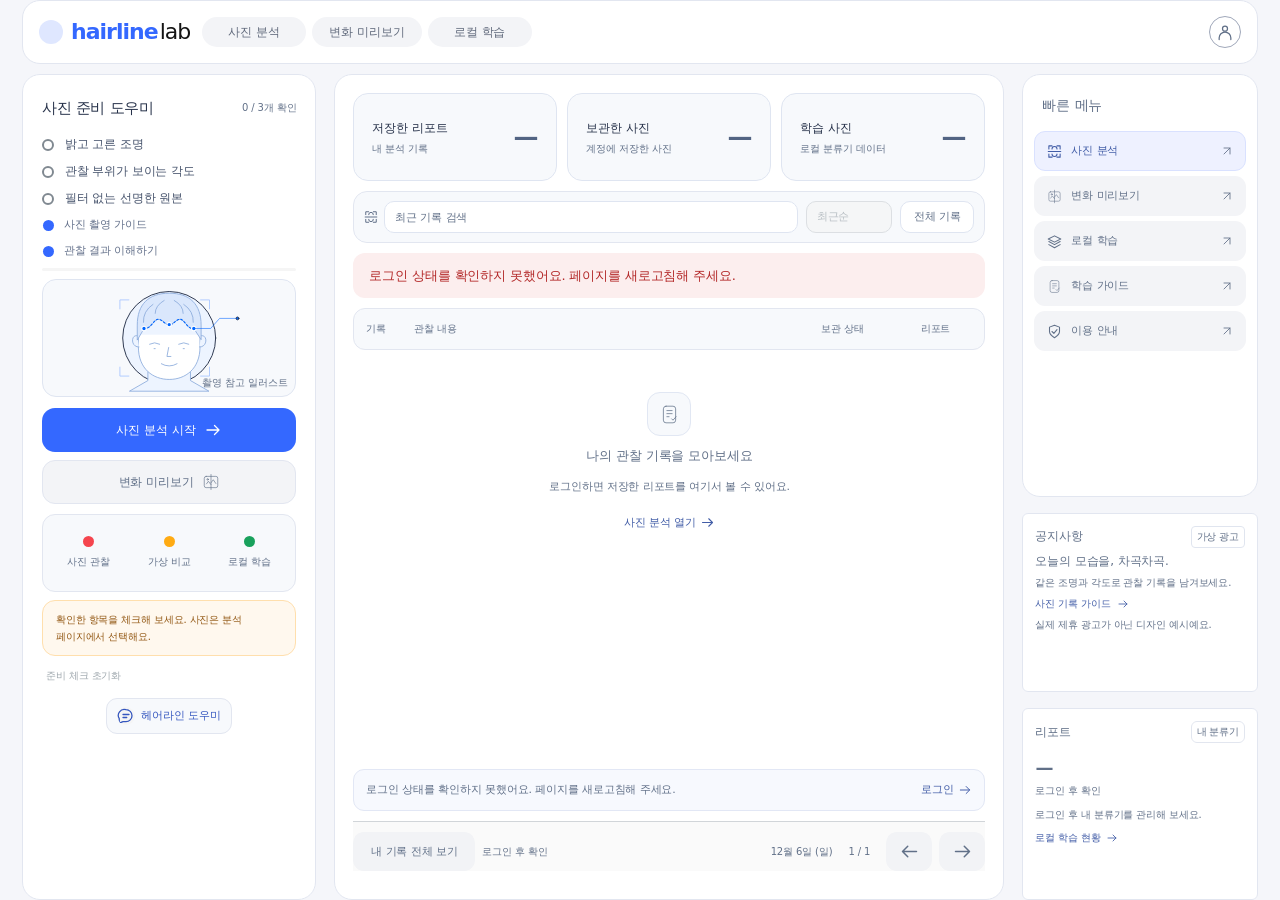
==== commit 4376ca6a: "메인 계정 대시보드와 11/03 데일리 스크럼 추가 - 메인을 계정 대시보드로 변경 (/api/dashboard, 3단 배치, 스켈레톤) - 대시보드 API·화면 테스트 추가 - " ====
--- a/index.html
+++ b/index.html
@@ -3,9 +3,9 @@
 <head>
   <meta charset="utf-8">
   <meta name="viewport" content="width=device-width,initial-scale=1">
-  <meta name="description" content="사진에서 헤어라인과 두피 노출을 살펴보고 가상의 모발 변화를 비교하는 로컬 도구">
+  <meta name="description" content="사진 분석, 최근 관찰 기록과 로컬 학습 현황을 한눈에 확인하는 Hairline Lab 대시보드">
   <meta name="theme-color" content="#ffffff">
-  <title>Hairline Lab · 헤어라인을 보는 새로운 방법</title>
+  <title>Hairline Lab · 나의 대시보드</title>
   <link rel="icon" href="/static/favicon.svg" type="image/svg+xml">
   <link rel="stylesheet" href="/static/styles.css">
   <link rel="stylesheet" href="/static/page-experience.css">
@@ -13,6 +13,7 @@
   <link rel="stylesheet" href="/static/hero.css">
   <link rel="stylesheet" href="/static/account-camera.css">
   <link rel="stylesheet" href="/static/chatbot.css">
+  <link rel="stylesheet" href="/static/dashboard.css">
   <script src="/static/auth.js" defer></script>
   <script src="/static/realtime.js" defer></script>
   <script src="/static/home.js" defer></script>
@@ -26,8 +27,29 @@
   <header class="site-header">
     <div class="header-inner">
       <a class="wordmark" href="/" aria-label="Hairline Lab 처음으로">hairline<span class="wordmark-light">lab</span></a>
-      <nav aria-label="주요 메뉴"><a href="/analysis" class="nav-link">사진 분석</a><a href="/simulation" class="nav-link">변화 미리보기</a><a href="/training" class="nav-link">로컬 학습</a><a href="/guide" class="nav-link">이용 안내</a></nav>
-      <div class="account-actions"><a id="account-name" class="account-profile" href="/profile" aria-label="내 정보" hidden></a><a id="account-login" href="/login" class="text-button">로그인</a><a id="account-register" href="/register" class="text-button account-register">회원가입</a><button id="account-history" type="button" class="text-button" hidden>내 기록</button><button id="account-logout" type="button" class="text-button" hidden>로그아웃</button></div>
+      <nav aria-label="주요 메뉴"><a href="/analysis" class="nav-link">사진 분석</a><a href="/simulation" class="nav-link">변화 미리보기</a><a href="/training" class="nav-link">로컬 학습</a></nav>
+      <details class="dashboard-account-menu"><summary aria-label="계정 메뉴"><svg viewBox="0 0 24 24" aria-hidden="true"><circle cx="12" cy="8" r="3"/><path d="M5 21v-2a7 7 0 0 1 14 0v2"/></svg></summary><div class="account-actions"><a id="account-name" class="account-profile" href="/profile" aria-label="내 정보" hidden></a><a id="account-login" href="/login" class="text-button">로그인</a><a id="account-register" href="/register" class="text-button account-register">회원가입</a><button id="account-history" type="button" class="text-button" hidden>내 기록</button><button id="account-logout" type="button" class="text-button" hidden>로그아웃</button></div></details>
+
+    </div>
+  </header>
+  <div class="app-layout" id="app-layout" data-chatbot-default="closed">
+  <main class="container" id="main-content" tabindex="0" aria-labelledby="home-title" data-page-content data-page-kind="home">
+    <div class="page-skeleton dashboard-skeleton" data-page-skeleton aria-hidden="true"><div class="dashboard-sk-left"><i class="sk-shape sk-title"></i><i class="sk-shape sk-line"></i><i class="sk-shape sk-line"></i><i class="sk-shape sk-field"></i><i class="sk-shape sk-media"></i><i class="sk-shape sk-action"></i></div><div class="dashboard-sk-center"><div class="dashboard-sk-stats"><i class="sk-shape"></i><i class="sk-shape"></i><i class="sk-shape"></i></div><i class="sk-shape sk-field"></i><i class="sk-shape sk-field"></i><i class="sk-shape sk-field"></i></div><div class="dashboard-sk-right"><i class="sk-shape"></i><i class="sk-shape"></i><i class="sk-shape"></i></div></div>
+    <section class="dashboard-preparation home-preparation dashboard-pane" aria-labelledby="home-tools-title">
+      <div class="dashboard-pane-heading"><h2 id="home-tools-title">사진 준비 도우미</h2><span id="photo-prep-count" role="status" aria-live="polite" aria-atomic="true">0 / 3개 확인</span></div>
+      <fieldset id="photo-prep-fields"><legend class="visually-hidden">사진 분석 전 준비 사항</legend>
+        <label><input type="checkbox" data-photo-prep><span><strong>밝고 고른 조명</strong><small>역광과 강한 그림자를 피해요.</small></span></label>
+        <label><input type="checkbox" data-photo-prep><span><strong>관찰 부위가 보이는 각도</strong><small>헤어라인·정수리가 보이게 준비해요.</small></span></label>
+        <label><input type="checkbox" data-photo-prep><span><strong>필터 없는 선명한 원본</strong><small>보정하지 않은 사진을 준비해요.</small></span></label>
+      </fieldset>
+      <nav class="dashboard-prep-links" aria-label="촬영 도움말"><a href="/guide#photo-guide"><span aria-hidden="true"></span>사진 촬영 가이드</a><a href="/guide#faq-observation"><span aria-hidden="true"></span>관찰 결과 이해하기</a></nav>
+      <progress id="photo-prep-progress" value="0" max="3" aria-label="촬영 준비 확인 항목 수">0 / 3</progress>
+      <figure class="dashboard-photo-example"><svg viewBox="0 0 360 200" aria-hidden="true"><use href="/static/hero-observation.svg#hairline"/></svg><figcaption>촬영 참고 일러스트</figcaption></figure>
+      <a class="button primary dashboard-analysis-button" href="/analysis">사진 분석 시작<svg aria-hidden="true"><use href="/static/icons.svg#arrow-right"/></svg></a>
+      <a class="button secondary dashboard-preview-button" href="/simulation">변화 미리보기<svg aria-hidden="true"><use href="/static/icons.svg#compare"/></svg></a>
+      <nav class="dashboard-feature-legend" aria-label="기능 안내"><a href="/analysis"><i class="legend-observe" aria-hidden="true"></i>사진 관찰</a><a href="/simulation"><i class="legend-preview" aria-hidden="true"></i>가상 비교</a><a href="/training"><i class="legend-train" aria-hidden="true"></i>로컬 학습</a></nav>
+      <p class="home-preparation-note dashboard-prep-note" id="photo-prep-message">확인한 항목을 체크해 보세요. 사진은 분석 페이지에서 선택해요.</p>
+      <button class="text-button dashboard-prep-reset" id="photo-prep-reset" type="button" disabled>준비 체크 초기화</button>
     <div class="workspace-helper-tools">
 <div class="chatbot-minimized" id="chatbot-minimized" role="region" aria-label="최소화된 헤어라인 도우미" hidden>
     <button class="chatbot-resume" id="chatbot-resume" type="button" aria-controls="chatbot-panel" aria-expanded="false" aria-label="헤어라인 도우미 이어서 열기">
@@ -39,68 +61,30 @@
   </div>
 <button class="chatbot-launcher" id="chatbot-launcher" type="button" aria-controls="chatbot-panel" aria-expanded="false"><svg aria-hidden="true"><use href="/static/icons.svg#chat"/></svg><span>헤어라인 도우미</span></button>
       </div>
-    </div>
-  </header>
-  <div class="app-layout" id="app-layout" data-chatbot-default="closed">
-  <main class="container" id="main-content" tabindex="0" aria-labelledby="home-title" data-page-content data-page-kind="home">
-    <div class="page-skeleton" data-page-skeleton aria-hidden="true"><div class="home-sk-tools"><div class="page-sk-card"><i class="sk-shape sk-title"></i><i class="sk-shape sk-line"></i><i class="sk-shape sk-field"></i><i class="sk-shape sk-field"></i></div><div class="page-sk-card"><i class="sk-shape sk-title"></i><i class="sk-shape sk-line"></i><i class="sk-shape sk-action"></i></div></div><div class="page-sk-grid"><div class="page-sk-card"><i class="sk-shape sk-media"></i></div><div class="page-sk-card"><i class="sk-shape sk-title"></i><div class="page-sk-copy"><i class="sk-shape sk-line"></i><i class="sk-shape sk-line sk-medium"></i><i class="sk-shape sk-line sk-short"></i></div><i class="sk-shape sk-action"></i></div></div><div class="home-sk-ad sk-shape"></div></div>
-    <p id="account-message" class="account-notice" role="status" aria-live="polite" hidden></p>
-    <h1 class="visually-hidden" id="home-title">Hairline Lab</h1>
-    <section class="home-tools" aria-labelledby="home-tools-title">
-      <div class="home-section-heading"><div><h2 id="home-tools-title">사진 준비 도우미</h2><p>분석을 시작하기 전, 촬영 준비를 가볍게 확인해 보세요.</p></div></div>
-      <div class="home-tools-grid">
-        <div class="home-preparation">
-          <div class="home-preparation-heading"><h3>촬영 준비 체크</h3><span id="photo-prep-count" role="status" aria-live="polite" aria-atomic="true">0 / 3개 확인</span></div>
-          <progress id="photo-prep-progress" value="0" max="3" aria-label="촬영 준비 확인 항목 수">0 / 3</progress>
-          <fieldset id="photo-prep-fields"><legend class="visually-hidden">사진 분석 전 준비 사항</legend>
-            <label><input type="checkbox" data-photo-prep><span><strong>밝고 고른 조명</strong><small>강한 역광이나 그림자를 피해 주세요.</small></span></label>
-            <label><input type="checkbox" data-photo-prep><span><strong>관찰 부위가 보이는 각도</strong><small>헤어라인이나 정수리가 가려지지 않게 준비해 주세요.</small></span></label>
-            <label><input type="checkbox" data-photo-prep><span><strong>필터 없는 선명한 원본</strong><small>보정·확대 대신 원본 사진을 준비해 주세요.</small></span></label>
-          </fieldset>
-          <p class="home-preparation-note" id="photo-prep-message">확인한 항목을 체크해 보세요. 사진은 분석 페이지에서 선택해요.</p>
-          <div class="home-preparation-actions"><button class="text-button" id="photo-prep-reset" type="button" disabled>다시 확인</button><a class="button primary" href="/analysis">사진 분석 열기<svg aria-hidden="true"><use href="/static/icons.svg#arrow-right"/></svg></a></div>
-        </div>
-        <nav class="home-shortcuts" aria-label="추가 기능 바로가기">
-          <a href="/training-guide"><span class="home-tool-icon" aria-hidden="true"><svg><use href="/static/icons.svg#layers"/></svg></span><div><h3>로컬 학습 가이드</h3><p>필요한 사진 수와 학습 순서를 확인해요.</p></div><svg class="home-link-arrow" aria-hidden="true"><use href="/static/icons.svg#arrow-up-right"/></svg></a>
-          <a href="/profile"><span class="home-tool-icon" aria-hidden="true"><svg><use href="/static/icons.svg#report"/></svg></span><div><h3>내 정보와 기록</h3><p>로그인 후 내 계정과 저장한 기록을 살펴봐요.</p></div><svg class="home-link-arrow" aria-hidden="true"><use href="/static/icons.svg#arrow-up-right"/></svg></a>
-        </nav>
-      </div>
     </section>
-    <section class="home-feature-section" aria-label="기능 선택" aria-roledescription="캐러셀">
-      <p class="visually-hidden" id="feature-instructions">카드 영역에서 좌우 방향키로 이동할 수 있어요. 이전·다음 버튼이나 카드 선택 버튼도 사용할 수 있어요.</p>
-      <div class="home-feature-track" id="feature-track" tabindex="0" role="group" aria-label="분석·비교·학습 기능 카드" aria-describedby="feature-instructions">
-        <article class="home-feature-card" data-feature-slide data-feature-title="사진 분석" role="group" aria-roledescription="슬라이드" aria-label="1 / 3"><a href="/analysis" aria-labelledby="feature-analysis-title">
-          <div class="home-feature-cover home-cover-observe"><svg viewBox="0 0 360 200" role="img" aria-label="헤어라인 관찰 일러스트"><use href="/static/hero-observation.svg#hairline"/></svg><span class="home-cover-caption">일러스트</span></div>
-          <div class="home-feature-copy"><h2 id="feature-analysis-title">사진 분석</h2><p>사진 속 모발·두피의 특징을 살펴보세요.</p><span class="home-feature-action button primary">사진 분석 시작<svg aria-hidden="true"><use href="/static/icons.svg#arrow-right"/></svg></span></div>
-        </a></article>
-        <article class="home-feature-card" data-feature-slide data-feature-title="변화 미리보기" role="group" aria-roledescription="슬라이드" aria-label="2 / 3"><a href="/simulation" aria-labelledby="feature-preview-title">
-          <div class="home-feature-cover home-cover-compare"><div class="home-compare-pair" aria-hidden="true"><svg viewBox="0 0 360 200"><use href="/static/hero-observation.svg#hairline"/></svg><svg viewBox="0 0 360 200"><use href="/static/hero-observation.svg#crown"/></svg><span><svg><use href="/static/icons.svg#compare"/></svg></span></div><span class="home-cover-caption">일러스트</span></div>
-          <div class="home-feature-copy"><h2 id="feature-preview-title">변화 미리보기</h2><p>원본과 가상 이미지를 비교해 보세요.</p><span class="home-feature-action button primary">변화 비교 시작<svg aria-hidden="true"><use href="/static/icons.svg#arrow-right"/></svg></span></div>
-        </a></article>
-        <article class="home-feature-card" data-feature-slide data-feature-title="로컬 학습" role="group" aria-roledescription="슬라이드" aria-label="3 / 3"><a href="/training" aria-labelledby="feature-training-title">
-          <div class="home-feature-cover home-cover-learn"><div class="home-training-stack" aria-hidden="true"><div><svg viewBox="0 0 360 200"><use href="/static/hero-observation.svg#hairline"/></svg></div><div><svg viewBox="0 0 360 200"><use href="/static/hero-observation.svg#crown"/></svg></div><div><svg viewBox="0 0 360 200"><use href="/static/hero-observation.svg#density"/></svg></div></div><span class="home-cover-caption">일러스트</span></div>
-          <div class="home-feature-copy"><h2 id="feature-training-title">로컬 학습</h2><p>사진으로 내 로컬 분류기를 만들어 보세요.</p><span class="home-feature-action button primary">학습 공간 열기<svg aria-hidden="true"><use href="/static/icons.svg#arrow-right"/></svg></span></div>
-        </a></article>
-      </div>
-      <div class="home-carousel-controls" id="feature-controls" hidden>
-        <button class="button secondary home-carousel-arrow is-previous" id="feature-previous" type="button" aria-label="이전 기능 카드" aria-controls="feature-track" disabled><svg class="icon" aria-hidden="true"><use href="/static/icons.svg#arrow-right"/></svg></button>
-        <div class="home-carousel-picker" role="group" aria-label="기능 카드 선택"><button type="button" data-carousel-to="0" aria-label="사진 분석 카드 보기" aria-current="true" aria-controls="feature-track">사진 분석</button><button type="button" data-carousel-to="1" aria-label="변화 미리보기 카드 보기" aria-controls="feature-track">변화 미리보기</button><button type="button" data-carousel-to="2" aria-label="로컬 학습 카드 보기" aria-controls="feature-track">로컬 학습</button></div>
-        <button class="button secondary home-carousel-arrow" id="feature-next" type="button" aria-label="다음 기능 카드" aria-controls="feature-track"><svg class="icon" aria-hidden="true"><use href="/static/icons.svg#arrow-right"/></svg></button>
-        <span class="home-carousel-position" id="feature-position" role="status" aria-live="polite" aria-atomic="true">1 / 3</span>
-      </div>
+    <section class="dashboard-records dashboard-pane" aria-labelledby="home-title">
+      <header class="visually-hidden"><h1 id="home-title">나의 분석 대시보드</h1><p id="dashboard-greeting">사진 관찰부터 기록과 학습까지, 한곳에서 시작하세요.</p></header>
+      <section class="dashboard-stats" aria-label="내 활동 요약" id="dashboard-stats">
+        <a class="dashboard-stat" href="/#history" id="dashboard-stat-history"><span>저장한 리포트</span><strong id="dashboard-report-count">—</strong><small>내 분석 기록</small></a>
+        <a class="dashboard-stat" href="/profile"><span>보관한 사진</span><strong id="dashboard-photo-count">—</strong><small>계정에 저장한 사진</small></a>
+        <a class="dashboard-stat" href="/training"><span>학습 사진</span><strong id="dashboard-training-count">—</strong><small>로컬 분류기 데이터</small></a>
+      </section>
+      <div class="dashboard-filterbar"><label class="dashboard-search"><svg aria-hidden="true"><use href="/static/icons.svg#scan"/></svg><span class="visually-hidden">최근 분석 기록에서 검색</span><input id="dashboard-search" type="search" placeholder="최근 기록 검색" autocomplete="off" maxlength="100"></label><label><span class="visually-hidden">기록 정렬</span><select id="dashboard-order"><option value="newest">최근순</option><option value="oldest">오래된순</option></select></label><a class="dashboard-filter-history" href="/#history" id="dashboard-history-shortcut">전체 기록</a><button class="dashboard-refresh" id="dashboard-refresh" type="button" aria-label="내 현황 새로고침" title="새로고침" hidden><svg aria-hidden="true"><use href="/static/icons.svg#refresh"/></svg></button></div>
+      <p id="account-message" class="account-notice" role="status" aria-live="polite" hidden></p>
+      <section class="dashboard-recent" aria-labelledby="dashboard-recent-title" id="dashboard-recent">
+        <h2 class="visually-hidden" id="dashboard-recent-title">최근 분석 기록</h2>
+        <div class="dashboard-table-head" aria-hidden="true"><span>기록</span><span>관찰 내용</span><span>보관 상태</span><span>리포트</span></div>
+        <div class="dashboard-empty" id="dashboard-empty"><span class="dashboard-empty-icon" aria-hidden="true"><svg><use href="/static/icons.svg#report"/></svg></span><strong id="dashboard-empty-title">나의 관찰 기록을 모아보세요</strong><p id="dashboard-empty-copy">로그인하면 저장한 리포트를 여기서 볼 수 있어요.</p><a class="text-button" href="/analysis">사진 분석 열기<svg aria-hidden="true"><use href="/static/icons.svg#arrow-right"/></svg></a></div>
+        <ol class="dashboard-report-list" id="dashboard-report-list" hidden></ol>
+      </section>
+      <div class="dashboard-notice" id="dashboard-notice" role="status" aria-live="polite"><span id="dashboard-message">로그인하면 내 기록과 학습 현황을 볼 수 있어요.</span><a href="/login?next=/" id="dashboard-login">로그인<svg aria-hidden="true"><use href="/static/icons.svg#arrow-right"/></svg></a></div>
+      <footer class="dashboard-pagination"><a class="dashboard-all-records" href="/#history" id="dashboard-history">내 기록 전체 보기</a><span id="dashboard-result-count">최근 저장 기록</span><time id="dashboard-date"></time><span id="dashboard-page-status" role="status" aria-live="polite" aria-atomic="true">1 / 1</span><button id="dashboard-page-previous" type="button" aria-label="이전 기록 페이지" aria-controls="dashboard-report-list" disabled><svg aria-hidden="true"><use href="/static/icons.svg#arrow-right"/></svg></button><button id="dashboard-page-next" type="button" aria-label="다음 기록 페이지" aria-controls="dashboard-report-list" disabled><svg aria-hidden="true"><use href="/static/icons.svg#arrow-right"/></svg></button></footer>
     </section>
-    <aside class="home-ad" aria-labelledby="home-ad-title">
-      <div class="home-ad-copy"><div class="home-ad-meta"><span>가상 광고</span><small>HAIRLINE LAB</small></div><h2 id="home-ad-title">오늘의 모습을, 차곡차곡.</h2><p>비슷한 조명과 각도로 나만의 사진 기록을 시작해 보세요.</p><a class="home-ad-link" href="/guide#photo-guide">사진 기록 가이드<svg aria-hidden="true"><use href="/static/icons.svg#arrow-right"/></svg></a><small class="home-ad-disclaimer">광고 배너 디자인 예시이며, 실제 제휴 광고가 아니에요.</small></div>
-      <div class="home-ad-art" aria-hidden="true"><div class="home-ad-photo"><svg viewBox="0 0 360 200"><use href="/static/hero-observation.svg#hairline"/></svg><span>PHOTO LOG</span></div><span class="home-ad-stamp"><svg><use href="/static/icons.svg#clock"/></svg></span></div>
+    <aside class="dashboard-right-rail" aria-label="바로가기와 안내">
+      <section class="dashboard-shortcuts dashboard-pane" aria-labelledby="dashboard-shortcuts-title"><h2 id="dashboard-shortcuts-title">빠른 메뉴</h2><nav aria-label="빠른 메뉴"><a class="is-primary" href="/analysis"><svg aria-hidden="true"><use href="/static/icons.svg#scan"/></svg>사진 분석<svg aria-hidden="true"><use href="/static/icons.svg#arrow-up-right"/></svg></a><a href="/simulation"><svg aria-hidden="true"><use href="/static/icons.svg#compare"/></svg>변화 미리보기<svg aria-hidden="true"><use href="/static/icons.svg#arrow-up-right"/></svg></a><a href="/training"><svg aria-hidden="true"><use href="/static/icons.svg#layers"/></svg>로컬 학습<svg aria-hidden="true"><use href="/static/icons.svg#arrow-up-right"/></svg></a><a href="/training-guide"><svg aria-hidden="true"><use href="/static/icons.svg#report"/></svg>학습 가이드<svg aria-hidden="true"><use href="/static/icons.svg#arrow-up-right"/></svg></a><a href="/guide"><svg aria-hidden="true"><use href="/static/icons.svg#shield"/></svg>이용 안내<svg aria-hidden="true"><use href="/static/icons.svg#arrow-up-right"/></svg></a></nav></section>
+      <section class="dashboard-announcement dashboard-pane" aria-labelledby="dashboard-announcement-title"><h2 id="dashboard-announcement-title">공지사항</h2><div class="dashboard-ad-label">가상 광고</div><h3>오늘의 모습을, 차곡차곡.</h3><p>같은 조명과 각도로 관찰 기록을 남겨보세요.</p><a href="/guide#photo-guide">사진 기록 가이드<svg aria-hidden="true"><use href="/static/icons.svg#arrow-right"/></svg></a><small>실제 제휴 광고가 아닌 디자인 예시예요.</small></section>
+      <section class="dashboard-training dashboard-pane" aria-labelledby="dashboard-training-title"><div class="dashboard-training-heading"><h2 id="dashboard-training-title">리포트</h2><span class="dashboard-status" id="dashboard-training-badge">내 분류기</span></div><strong id="dashboard-model-state">—</strong><small id="dashboard-model-caption">로그인 후 확인</small><h3 id="dashboard-training-title-text" class="visually-hidden">내 사진으로 시작하는 학습</h3><p id="dashboard-training-description">로그인 후 내 로컬 분류기를 관리해 보세요.</p><a class="dashboard-training-link" href="/training">로컬 학습 현황<svg aria-hidden="true"><use href="/static/icons.svg#arrow-right"/></svg></a></section>
     </aside>
-    <section class="home-information" aria-labelledby="home-information-title">
-      <div class="home-section-heading"><div><h2 id="home-information-title">알아두면 좋은 이야기</h2><p>사진 준비부터 결과 이해까지, 필요한 정보를 살펴보세요.</p></div><a href="/guide" class="text-button">전체 안내<svg aria-hidden="true"><use href="/static/icons.svg#arrow-right"/></svg></a></div>
-      <div class="home-information-grid">
-        <a class="home-info-card" href="/guide#photo-guide"><span class="home-info-icon" aria-hidden="true"><svg><use href="/static/icons.svg#frame"/></svg></span><small>촬영 가이드</small><h3>어떤 사진을 준비할까요?</h3><p>조명·각도·원본 사진을 준비하는 방법을 알아보세요.</p><span class="home-info-action">가이드 읽기<svg aria-hidden="true"><use href="/static/icons.svg#arrow-right"/></svg></span></a>
-        <a class="home-info-card" href="/guide#faq-observation"><span class="home-info-icon" aria-hidden="true"><svg><use href="/static/icons.svg#scan"/></svg></span><small>결과 이해</small><h3>관찰 결과는 이렇게 읽어요</h3><p>사진에서 보이는 특징과 사진의 한계를 구분해 살펴보세요.</p><span class="home-info-action">도움말 읽기<svg aria-hidden="true"><use href="/static/icons.svg#arrow-right"/></svg></span></a>
-        <a class="home-info-card" href="/guide#data-guide"><span class="home-info-icon" aria-hidden="true"><svg><use href="/static/icons.svg#shield"/></svg></span><small>데이터 안내</small><h3>내 사진과 기록은 어떻게 쓰일까요?</h3><p>사진 전송 동의와 계정별 저장 정책을 확인해 보세요.</p><span class="home-info-action">안내 읽기<svg aria-hidden="true"><use href="/static/icons.svg#arrow-right"/></svg></span></a>
-      </div>
-    </section>
   </main>
   <aside class="chatbot-panel" id="chatbot-panel" aria-labelledby="chatbot-title" hidden>
     <header class="chatbot-header">
--- a/static/hero.css
+++ b/static/hero.css
@@ -1,11 +1,8 @@
-/* Home feature carousel. Header and action styles come from shared styles.css. */
-body.home-page { --home-card-height: 312px; --home-content-width: 1280px; }
+/* Shared home helper, preparation, sample ad and information cards. */
+body.home-page { --home-content-width: 1280px; }
 body.home-page #app-layout > main.container { display: flex; flex-direction: column; gap: 36px; max-width: var(--home-content-width); margin-inline: auto; padding: clamp(28px, 6dvh, 56px) 20px 96px; }
 body.home-page #main-content > section, body.home-page #main-content > aside { flex-shrink: 0; min-width: 0; }
 body.home-page #main-content:focus-visible { outline-offset: -2px; }
-@media (max-width: 991px) {
-  body.home-page { --home-card-height: 280px; }
-}
 @media (max-width: 767px) {
   body.home-page #app-layout > main.container { gap: 28px; padding: 20px 16px 96px; }
 }
@@ -28,89 +25,12 @@
   body.home-page .chatbot-panel { right: 16px; bottom: max(16px, env(safe-area-inset-bottom)); }
 }
 
-.home-feature-section { min-width: 0; margin: 0; }
-.home-feature-track { display: flex; position: relative; gap: 16px; min-width: 0; overflow-x: auto; scroll-snap-type: x mandatory; overscroll-behavior-x: contain; scrollbar-width: thin; }
-.home-feature-track[data-enhanced="true"] { scrollbar-width: none; }
-.home-feature-track[data-enhanced="true"]::-webkit-scrollbar { display: none; }
-.home-feature-track:focus-visible { outline-offset: -2px; }
-.home-feature-card { flex: 0 0 100%; min-width: 0; height: var(--home-card-height); scroll-snap-align: start; border: 1px solid var(--border-card); border-radius: var(--radius-card); background: var(--bg-surface); overflow: hidden; }
-.home-feature-card > a { display: flex; min-width: 0; height: 100%; color: inherit; }
-.home-feature-card > a:focus-visible { outline-offset: -4px; }
-.home-feature-cover { position: relative; display: flex; align-items: center; justify-content: center; flex: 0 0 38%; min-width: 0; padding: 16px; overflow: hidden; border-right: 1px solid var(--border-card); background: var(--bg-subtle); }
-.home-cover-observe { background: var(--bg-brand-faint); }
-.home-feature-cover > svg { width: 100%; max-width: 360px; height: 208px; }
-.home-cover-caption { position: absolute; right: 8px; bottom: 8px; padding: 2px 5px; border-radius: 4px; background: var(--bg-surface); color: var(--fg-secondary); font-size: 10px; line-height: 16px; }
-.home-compare-pair { position: relative; display: grid; grid-template-columns: 1fr 1fr; width: 100%; max-width: 360px; }
-.home-compare-pair > svg { width: 100%; height: 176px; }
-.home-compare-pair > span { position: absolute; top: 50%; left: 50%; display: grid; place-items: center; width: 28px; height: 28px; border: 1px solid var(--border-default); border-radius: 50%; background: var(--bg-surface); color: var(--fg-secondary); transform: translate(-50%, -50%); }
-.home-compare-pair > span > svg { width: 15px; height: 15px; }
-.home-training-stack { display: flex; align-items: center; justify-content: center; width: 100%; max-width: 320px; }
-.home-training-stack > div { width: 37%; height: 132px; margin-left: -8px; padding-top: 12px; border: 1px solid var(--border-default); border-radius: 4px; background: var(--bg-surface); }
-.home-training-stack > div:first-child { transform: rotate(-8deg); }
-.home-training-stack > div:nth-child(2) { z-index: 1; margin-top: -10px; }
-.home-training-stack > div:last-child { transform: rotate(8deg); }
-.home-training-stack svg { width: 100%; height: 104px; }
-.home-feature-copy { display: flex; flex: 1; flex-direction: column; align-items: flex-start; justify-content: center; min-width: 0; padding: 28px 36px; }
-.home-feature-copy h2 { color: var(--fg-strong); font-size: 26px; font-weight: 700; line-height: 34px; }
-.home-feature-copy p { margin-top: 10px; color: var(--fg-secondary); font-size: 15px; line-height: 24px; }
-.home-feature-action.button { gap: 12px; width: auto; margin-top: 24px; }
-.home-carousel-controls { display: flex; align-items: center; justify-content: center; gap: 12px; margin-top: 20px; }
-.home-carousel-arrow.button { flex-shrink: 0; width: 44px; min-height: 44px; height: 44px; padding: 0; border-radius: 50%; }
-.home-carousel-arrow.is-previous svg { transform: rotate(180deg); }
-.home-carousel-picker { display: grid; grid-template-columns: 112px 152px 112px; gap: 8px; }
-.home-carousel-picker button { display: grid; place-items: center; min-height: 44px; padding: 8px 16px; border: 2px solid transparent; border-radius: var(--radius-action); background: var(--bg-subtle); color: var(--fg-secondary); font-size: 14px; font-weight: 500; line-height: 20px; white-space: nowrap; cursor: pointer; transition: background-color var(--control-motion), border-color var(--control-motion), color var(--control-motion); }
-.home-carousel-picker button:hover { background: var(--bg-muted); }
-.home-carousel-picker button[aria-current="true"] { border-color: var(--brand-primary); background: var(--bg-brand-faint); color: var(--fg-brand-strong); font-weight: 700; }
-.home-carousel-position { min-width: 36px; color: var(--fg-secondary); font-size: 12px; line-height: 18px; text-align: center; }
-@media (hover: hover) and (pointer: fine) {
-  .home-feature-card:hover { border-color: var(--brand-light); }
-  .home-feature-card > a:hover .home-feature-action::after { background: var(--interaction-hover); }
-}
-@media (max-width: 767px) {
-  body.home-page { --home-card-height: 256px; }
-  .home-feature-track { gap: 12px; }
-  .home-feature-cover { flex-basis: 38%; padding: 12px; }
-  .home-feature-cover > svg, .home-compare-pair > svg { height: 164px; }
-  .home-feature-copy { padding: 20px 24px; }
-  .home-feature-copy h2 { font-size: 22px; line-height: 30px; }
-  .home-feature-copy p { margin-top: 8px; font-size: 14px; line-height: 24px; }
-  .home-feature-action.button { gap: 10px; margin-top: 20px; padding-inline: 16px; }
-  .home-training-stack > div { height: 104px; }
-  .home-training-stack svg { height: 80px; }
-}
-@media (max-width: 600px) {
-  .home-carousel-controls { display: grid; grid-template-columns: 44px minmax(0, 1fr) 44px; gap: 12px; }
-  .home-carousel-picker { display: grid; grid-template-columns: 1fr 1.4fr 1fr; grid-column: 1 / -1; grid-row: 1; gap: 6px; width: 100%; max-width: 448px; justify-self: center; }
-  .home-carousel-picker button { min-width: 0; padding-inline: 6px; font-size: 13px; }
-  .home-carousel-arrow.is-previous { grid-column: 1; grid-row: 2; }
-  .home-carousel-arrow:not(.is-previous) { grid-column: 3; grid-row: 2; }
-  .home-carousel-position { grid-column: 2; grid-row: 2; }
-}
-@media (max-width: 520px) {
-  body.home-page { --home-card-height: 376px; }
-  .home-feature-card > a { flex-direction: column; }
-  .home-feature-cover { flex-basis: 164px; width: 100%; padding: 8px 20px; border-right: 0; border-bottom: 1px solid var(--border-card); }
-  .home-feature-cover > svg { width: 264px; max-width: 100%; height: 146px; }
-  .home-compare-pair { max-width: 280px; }
-  .home-compare-pair > svg { height: 146px; }
-  .home-training-stack { max-width: 264px; }
-  .home-feature-copy { flex: 1 1 0; padding: 20px 24px; }
-}
-@media (min-width: 992px) and (min-height: 600px) {
-  body.home-page #main-content { overflow-y: auto; }
-  .home-page .home-feature-section { flex: 0 0 auto; min-width: 0; margin: 0; }
-}
-
 /* Useful home tools, a clearly labelled sample ad and reading links. */
 .home-section-heading { display: flex; align-items: flex-end; justify-content: space-between; gap: 16px; margin-bottom: 16px; }
 .home-section-heading h2 { color: var(--fg-strong); font-size: 22px; font-weight: 700; line-height: 30px; letter-spacing: -.02em; }
 .home-section-heading p { margin-top: 6px; color: var(--fg-secondary); font-size: 13px; line-height: 22px; }
 .home-section-heading > a { flex-shrink: 0; }
-.home-tools-grid { display: grid; grid-template-columns: minmax(0, 1.5fr) minmax(0, 1fr); gap: 16px; }
 .home-preparation { min-width: 0; padding: 24px; border: 1px solid var(--border-card); border-radius: var(--radius-card); background: var(--bg-surface); }
-.home-preparation-heading { display: flex; flex-wrap: wrap; align-items: center; justify-content: space-between; gap: 8px; margin-bottom: 12px; }
-.home-preparation-heading h3 { color: var(--fg-strong); font-size: 16px; font-weight: 600; line-height: 24px; }
-.home-preparation-heading > span { color: var(--fg-brand-strong); font-size: 12px; font-weight: 600; line-height: 20px; }
 .home-preparation progress { display: block; width: 100%; height: 6px; overflow: hidden; border: 0; border-radius: var(--radius-pill); background: var(--bg-muted); appearance: none; }
 .home-preparation progress::-webkit-progress-bar { background: var(--bg-muted); }
 .home-preparation progress::-webkit-progress-value { border-radius: var(--radius-pill); background: var(--brand-primary); }
@@ -123,15 +43,8 @@
 .home-preparation-note { min-height: 40px; margin-top: 20px; color: var(--fg-secondary); font-size: 12px; line-height: 20px; }
 .home-preparation-actions { display: flex; align-items: center; justify-content: space-between; gap: 12px; margin-top: 12px; }
 .home-preparation-actions > a { width: auto; }
-.home-shortcuts { display: grid; grid-template-rows: repeat(2, minmax(0, 1fr)); gap: 16px; min-width: 0; }
-.home-shortcuts > a { display: flex; align-items: flex-start; gap: 12px; min-width: 0; padding: 24px 20px; border: 1px solid var(--border-card); border-radius: var(--radius-card); background: var(--bg-subtle); color: var(--fg-default); }
-.home-shortcuts > a:hover { border-color: var(--brand-light); background: var(--bg-brand-faint); }
-.home-shortcuts > a > div { flex: 1; min-width: 0; }
-.home-shortcuts h3 { margin-top: 4px; color: var(--fg-strong); font-size: 16px; font-weight: 600; line-height: 24px; }
-.home-shortcuts p { margin-top: 8px; color: var(--fg-secondary); font-size: 13px; line-height: 22px; }
-.home-tool-icon, .home-info-icon { display: grid; flex-shrink: 0; place-items: center; width: 36px; height: 36px; border-radius: var(--radius-choice); background: var(--bg-brand-subtle); color: var(--fg-brand-strong); }
-.home-tool-icon svg, .home-info-icon svg { width: 20px; height: 20px; }
-.home-link-arrow { flex-shrink: 0; width: 16px; height: 16px; margin-top: 8px; color: var(--fg-secondary); }
+.home-info-icon { display: grid; flex-shrink: 0; place-items: center; width: 36px; height: 36px; border-radius: var(--radius-choice); background: var(--bg-brand-subtle); color: var(--fg-brand-strong); }
+.home-info-icon svg { width: 20px; height: 20px; }
 .home-ad { display: grid; grid-template-columns: minmax(0, 1fr) 220px; align-items: center; gap: 24px; padding: 28px 36px; border: 1px solid var(--brand-light); border-radius: var(--radius-card); background: var(--bg-brand-subtle); }
 .home-ad-meta { display: flex; flex-wrap: wrap; align-items: center; gap: 12px; margin-bottom: 12px; }
 .home-ad-meta > span { padding: 2px 6px; border: 1px solid var(--fg-brand-strong); border-radius: var(--radius-xs); color: var(--fg-brand-strong); font-size: 11px; font-weight: 600; line-height: 18px; }
@@ -159,12 +72,7 @@
 .home-info-action svg { width: 14px; height: 14px; }
 @media (max-width: 767px) {
   .home-section-heading h2 { font-size: 20px; line-height: 28px; }
-  .home-tools-grid { grid-template-columns: minmax(0, 1fr); }
   .home-preparation { padding: 20px; }
-  .home-shortcuts { grid-template-columns: repeat(2, minmax(0, 1fr)); grid-template-rows: auto; }
-  .home-shortcuts > a { flex-wrap: wrap; padding: 20px 16px; }
-  .home-shortcuts > a > div { flex-basis: calc(100% - 56px); }
-  .home-shortcuts .home-link-arrow { display: none; }
   .home-ad { grid-template-columns: minmax(0, 1fr) 168px; gap: 16px; padding: 24px; }
   .home-ad-photo { width: 152px; }
   .home-ad-art::before { width: 148px; height: 148px; }
@@ -174,9 +82,6 @@
 @media (max-width: 600px) {
   .home-section-heading { flex-wrap: wrap; gap: 4px; }
   .home-section-heading > a { margin-left: auto; }
-  .home-shortcuts { grid-template-columns: minmax(0, 1fr); }
-  .home-shortcuts > a { flex-wrap: nowrap; }
-  .home-shortcuts > a > div { flex-basis: auto; }
   .home-ad { grid-template-columns: minmax(0, 1fr); padding: 24px 20px; }
   .home-ad h2 { font-size: 24px; line-height: 32px; }
   .home-ad-art { display: none; }
--- a/static/dashboard.css
+++ b/static/dashboard.css
@@ -0,0 +1,225 @@
+/* Home workspace based on the supplied three-column reference. */
+body.home-page {
+  --brand-primary: #3468ff;
+  --bg-brand-faint: #f0f3ff;
+  --fg-brand-strong: #3456bf;
+  --dashboard-line: #e2e6f0;
+  --dashboard-muted: #f7f9fc;
+  --dashboard-ink: #27324a;
+  --home-content-width: 100%;
+  background: #f5f6fa;
+  color: var(--dashboard-ink);
+}
+body.home-page > .site-header {
+  position: relative; top: auto; flex: 0 0 64px; height: 64px;
+  margin: 0 22px 10px; border: 1px solid var(--dashboard-line);
+  border-radius: 18px; background: #fff;
+}
+body.home-page .site-header .header-inner {
+  display: grid; grid-template-columns: max-content minmax(0, 1fr) 32px;
+  grid-template-rows: 1fr; grid-template-areas: "brand navigation account";
+  gap: 12px; width: 100%; max-width: none; padding: 0 16px;
+}
+body.home-page .header-inner .wordmark { justify-self: start; gap: 7px; font-size: 22px; letter-spacing: -.045em; }
+body.home-page .wordmark::before { content: ""; width: 24px; height: 24px; margin-right: 1px; border-radius: 50%; background: #dfe7ff; }
+body.home-page .wordmark-light { margin-left: -5px; }
+body.home-page .header-inner nav { justify-content: flex-start; align-items: center; gap: 6px; overflow: visible; }
+body.home-page .nav-link { justify-content: center; min-height: 30px; min-width: 104px; padding: 4px 16px; border: 1px solid transparent; border-radius: 20px; background: #f3f4f7; color: #626b7d; font-size: 12px; font-weight: 550; }
+body.home-page .nav-link[aria-current="page"] { color: var(--fg-brand-strong); border-color: #dbe2ff; background: #eef1ff; }
+body.home-page .nav-link:hover { color: var(--fg-brand-strong); border-color: #dbe2ff; }
+.dashboard-account-menu { position: relative; grid-area: account; justify-self: end; }
+.dashboard-account-menu > summary { display: grid; place-items: center; width: 32px; height: 32px; border: 1.5px solid #a0a8ba; border-radius: 50%; color: #617088; cursor: pointer; list-style: none; }
+.dashboard-account-menu > summary::-webkit-details-marker { display: none; }
+.dashboard-account-menu > summary svg { width: 20px; height: 20px; stroke-width: 1.5; }
+.dashboard-account-menu[open] > summary { background: var(--bg-brand-faint); border-color: var(--brand-primary); }
+body.home-page .dashboard-account-menu .account-actions { position: absolute; top: 42px; right: 0; z-index: 70; display: flex; flex-direction: column; align-items: stretch; gap: 3px; width: 174px; max-width: calc(100vw - 48px); padding: 8px; border: 1px solid var(--dashboard-line); border-radius: 14px; background: #fff; box-shadow: 0 8px 28px rgb(39 50 74 / 10%); }
+body.home-page .dashboard-account-menu .account-actions > * { justify-content: flex-start; width: 100%; min-height: 36px; margin: 0; padding: 6px 10px; border: 0; border-radius: 8px; font-size: 12px; }
+body.home-page #app-layout > main.container {
+  display: grid; grid-template-columns: clamp(240px, 23vw, 320px) minmax(0, 1fr) clamp(202px, 18.4vw, 280px);
+  align-items: stretch; gap: 18px; width: 100%; max-width: none; min-width: 0;
+  margin: 0; padding: 0 22px; overflow: hidden;
+}
+.dashboard-pane { min-width: 0; min-height: 0; border: 1px solid var(--dashboard-line); border-radius: 18px; background: #fff; }
+.dashboard-pane h2 { color: var(--dashboard-ink); }
+.dashboard-preparation.home-preparation { display: flex; flex-direction: column; padding: 22px 19px 16px; border-color: var(--dashboard-line); border-radius: 18px; overflow-y: auto; scrollbar-width: thin; }
+.dashboard-pane-heading { display: flex; align-items: center; justify-content: space-between; gap: 6px; }
+.dashboard-pane-heading h2 { font-size: 15px; font-weight: 650; line-height: 22px; letter-spacing: -.03em; }
+#photo-prep-count { color: #617088; font-size: 10px; white-space: nowrap; }
+.dashboard-preparation #photo-prep-fields { gap: 8px; margin: 16px 0 0; }
+.dashboard-preparation #photo-prep-fields label { grid-template-columns: 14px minmax(0, 1fr); gap: 9px; align-items: start; }
+.dashboard-preparation #photo-prep-fields input { width: 12px; height: 12px; margin-top: 4px; border-radius: 50%; accent-color: var(--brand-primary); cursor: pointer; }
+.dashboard-preparation #photo-prep-fields strong { color: #46536c; font-size: 12px; font-weight: 500; line-height: 19px; }
+.dashboard-preparation #photo-prep-fields small { display: none; }
+.dashboard-prep-links { display: grid; gap: 8px; margin-top: 8px; }
+.dashboard-prep-links a { display: flex; align-items: center; gap: 10px; min-height: 18px; padding-left: 1px; color: #63708a; font-size: 11px; text-decoration: none; }
+.dashboard-prep-links a:hover { color: var(--brand-primary); }
+.dashboard-prep-links span { flex-shrink: 0; width: 11px; height: 11px; border-radius: 50%; background: var(--brand-primary); }
+.dashboard-preparation #photo-prep-progress { flex-shrink: 0; height: 3px; margin-top: 8px; background: #edf0f7; }
+.dashboard-photo-example { position: relative; display: grid; flex-shrink: 0; place-items: center; height: 118px; margin: 8px 0 11px; overflow: hidden; border: 1px solid #dfe5f1; border-radius: 14px; background: var(--dashboard-muted); }
+.dashboard-photo-example > svg { width: 100%; max-width: 260px; height: 112px; }
+.dashboard-photo-example figcaption { position: absolute; bottom: 5px; right: 8px; color: #617088; font-size: 10px; }
+body.home-page .dashboard-analysis-button, body.home-page .dashboard-preview-button { flex-shrink: 0; gap: 8px; min-height: 44px; height: 44px; border-radius: 13px; font-size: 12px; }
+body.home-page .dashboard-preview-button { margin-top: 8px; border: 1px solid var(--dashboard-line); background: #f3f4f7; color: #617088; }
+.dashboard-feature-legend { display: grid; flex-shrink: 0; grid-template-columns: repeat(3, minmax(0, 1fr)); gap: 5px; min-height: 78px; margin-top: 10px; padding: 13px 8px; border: 1px solid var(--dashboard-line); border-radius: 13px; background: var(--dashboard-muted); }
+.dashboard-feature-legend a { display: flex; flex-direction: column; align-items: center; justify-content: center; gap: 7px; color: #617088; font-size: 10px; text-decoration: none; white-space: nowrap; }
+.dashboard-feature-legend i { display: block; width: 11px; height: 11px; border-radius: 50%; }
+.legend-observe { background: #f5454e; }
+.legend-preview { background: #ffab13; }
+.legend-train { background: #19a15c; }
+.dashboard-preparation .dashboard-prep-note { display: flex; flex-shrink: 0; align-items: center; min-height: 50px; margin: 8px 0 0; padding: 10px 13px; border: 1px solid #ffdfad; border-radius: 13px; background: #fff8ee; color: #915510; font-size: 10px; line-height: 1.7; }
+.dashboard-prep-reset { align-self: flex-start; min-height: 28px; margin-top: 6px; color: #617088; font-size: 10px; }
+body.home-page .dashboard-preparation .workspace-helper-tools { display: block; flex-shrink: 0; margin-top: 8px; }
+body.home-page .dashboard-preparation .chatbot-launcher { position: static; display: flex; justify-content: center; width: 100%; min-height: 36px; padding: 5px 10px; border: 1px solid var(--dashboard-line); border-radius: 11px; background: var(--dashboard-muted); box-shadow: none; font-size: 11px; }
+body.home-page .dashboard-preparation .chatbot-launcher > svg { width: 18px; height: 18px; padding: 0; }
+body.home-page .dashboard-account-menu .account-actions > * { line-height: 1.6; }
+.dashboard-records { display: flex; flex-direction: column; gap: 10px; padding: 18px 18px 28px; overflow: hidden; }
+.dashboard-stats { display: grid; flex-shrink: 0; grid-template-columns: repeat(3, minmax(0, 1fr)); gap: 10px; }
+.dashboard-stat { position: relative; display: grid; grid-template-columns: minmax(0, 1fr) auto; align-content: center; align-items: center; gap: 4px 8px; min-height: 88px; min-width: 0; padding: 14px 18px; border: 1px solid #dfe5f1; border-radius: 15px; background: var(--dashboard-muted); color: var(--dashboard-ink); text-decoration: none; }
+.dashboard-stat:hover { border-color: #b9c9ff; }
+.dashboard-stat > span { font-size: 12px; font-weight: 550; line-height: 1.5; }
+.dashboard-stat strong { grid-column: 2; grid-row: 1 / 3; color: #526483; font-size: 25px; font-weight: 650; font-variant-numeric: tabular-nums; line-height: 1.2; }
+.dashboard-stat small { grid-column: 1; color: #617088; font-size: 10px; line-height: 1.5; }
+.dashboard-filterbar { display: flex; align-items: center; flex-shrink: 0; gap: 8px; min-height: 52px; padding: 8px 10px; border: 1px solid var(--dashboard-line); border-radius: 14px; background: var(--dashboard-muted); }
+.dashboard-filterbar > label { min-width: 0; }
+.dashboard-search { display: flex; align-items: center; gap: 6px; flex: 1; }
+.dashboard-search > svg { width: 14px; height: 14px; flex-shrink: 0; color: #617088; }
+.dashboard-filterbar input, .dashboard-filterbar select { width: 100%; min-height: 32px; height: 32px; padding: 5px 10px; border: 1px solid #dfe5f1; border-radius: 10px; background: #fff; color: #617088; font-size: 11px; }
+.dashboard-filterbar input::placeholder { color: #617088; }
+.dashboard-filterbar select { min-width: 86px; padding-right: 22px; }
+.dashboard-filter-history { display: grid; flex-shrink: 0; place-items: center; min-height: 32px; padding: 5px 13px; border: 1px solid #dfe5f1; border-radius: 10px; background: #fff; color: #617088; font-size: 11px; text-decoration: none; }
+.dashboard-refresh { display: grid; flex-shrink: 0; place-items: center; width: 28px; height: 32px; padding: 0; border: 0; border-radius: 8px; background: #edf0f5; color: #617088; cursor: pointer; }
+.dashboard-refresh:hover { color: var(--brand-primary); }
+.dashboard-refresh svg { width: 19px; height: 19px; }
+.dashboard-notice { display: flex; align-items: center; justify-content: space-between; gap: 12px; padding: 8px 12px; border: 1px solid #e2e7f5; border-radius: 11px; background: #f7f9fe; color: #617088; font-size: 11px; line-height: 1.6; }
+.dashboard-notice a { display: inline-flex; align-items: center; flex-shrink: 0; gap: 5px; min-height: 24px; color: #425da7; font-weight: 600; }
+.dashboard-notice svg { width: 14px; height: 14px; }
+.dashboard-records .account-notice { font-size: 11px; }
+.dashboard-recent { display: flex; flex-direction: column; flex: 1; min-height: 0; overflow-y: auto; scrollbar-width: thin; }
+#dashboard-result-count { color: #617088; font-size: 10px; white-space: nowrap; }
+.dashboard-pagination time { margin-left: auto; color: #617088; font-size: 10px; white-space: nowrap; }
+.dashboard-table-head { display: grid; flex-shrink: 0; grid-template-columns: 40px minmax(0, 1fr) 96px 74px; align-items: center; gap: 8px; min-height: 42px; padding: 8px 12px; border: 1px solid var(--dashboard-line); border-radius: 12px; background: var(--dashboard-muted); color: #617088; font-size: 10px; }
+.dashboard-table-head > :nth-child(3), .dashboard-table-head > :nth-child(4) { text-align: center; }
+.dashboard-report-list { list-style: none; padding: 0; margin: 0; }
+.dashboard-report-list li { border-bottom: 1px solid #edf0f7; }
+.dashboard-report-list a { display: grid; grid-template-columns: 40px minmax(0, 1fr) 96px 74px; align-items: center; gap: 8px; min-height: 64px; padding: 10px 12px; color: #617088; text-decoration: none; }
+.dashboard-report-list a:hover { background: #fafbff; }
+.dashboard-report-number { color: #617088; font-size: 10px; font-variant-numeric: tabular-nums; }
+.dashboard-report-summary { display: block; overflow: hidden; color: #617088; font-size: 12px; font-weight: 500; white-space: nowrap; text-overflow: ellipsis; }
+.dashboard-report-list time { display: block; margin-top: 4px; color: #617088; font-size: 10px; line-height: 1.5; }
+.dashboard-report-saved, .dashboard-report-open { display: flex; align-items: center; justify-content: center; gap: 6px; min-height: 25px; border: 1px solid #dce3ff; border-radius: 20px; background: #eef1ff; color: #425da7; font-size: 10px; white-space: nowrap; }
+.dashboard-report-saved::before, .dashboard-report-open::before { content: ""; width: 7px; height: 7px; border-radius: 50%; background: var(--brand-primary); }
+.dashboard-report-open { border-color: #ffdfb2; background: #fff7e9; color: #915510; }
+.dashboard-report-open::before { background: #f5a120; }
+.dashboard-empty { display: flex; flex-direction: column; align-items: center; justify-content: center; gap: 10px; min-height: 230px; padding: 28px 10px; text-align: center; }
+.dashboard-empty-icon { display: grid; place-items: center; width: 44px; height: 44px; border: 1px solid #e1e7f3; border-radius: 13px; background: var(--dashboard-muted); color: #617088; }
+.dashboard-empty-icon svg { width: 21px; height: 21px; }
+.dashboard-empty > strong { color: #617088; font-size: 13px; font-weight: 500; }
+.dashboard-empty > p { margin: 0; color: #617088; font-size: 11px; line-height: 1.8; }
+.dashboard-empty .text-button { min-height: 32px; color: #425da7; font-size: 11px; }
+.dashboard-pagination { display: flex; align-items: center; flex-shrink: 0; gap: 7px; margin-top: auto; padding-top: 10px; }
+.dashboard-all-records { display: grid; place-items: center; min-height: 39px; padding: 7px 18px; border-radius: 11px; background: #f2f3f6; color: #617088; font-size: 11px; text-decoration: none; }
+#dashboard-page-status { min-width: 40px; margin-left: 0; color: #617088; font-size: 10px; text-align: center; font-variant-numeric: tabular-nums; }
+.dashboard-pagination button { display: grid; place-items: center; width: 46px; min-height: 39px; border: 0; border-radius: 11px; background: var(--brand-primary); color: #fff; cursor: pointer; }
+.dashboard-pagination button:disabled { background: #f2f3f6; color: #617088; cursor: default; }
+.dashboard-pagination button svg { width: 21px; height: 21px; }
+#dashboard-page-previous svg { transform: rotate(180deg); }
+.dashboard-right-rail { display: grid; grid-template-rows: minmax(280px, 1.65fr) minmax(140px, .7fr) minmax(150px, .75fr); gap: 16px; min-width: 0; min-height: 0; }
+.dashboard-shortcuts { padding: 20px 11px; overflow-y: auto; scrollbar-width: thin; }
+.dashboard-shortcuts h2 { margin: 0 8px 16px; color: #617088; font-size: 14px; font-weight: 550; line-height: 20px; }
+.dashboard-shortcuts nav { display: grid; gap: 5px; }
+.dashboard-shortcuts a { display: flex; align-items: center; gap: 9px; min-height: 40px; padding: 9px 12px; border: 1px solid transparent; border-radius: 11px; background: #f3f4f7; color: #617088; font-size: 11px; text-decoration: none; }
+.dashboard-shortcuts a.is-primary { border-color: #d9e1ff; background: #eef1ff; color: #425da7; }
+.dashboard-shortcuts a:hover { border-color: #cfd9fa; }
+.dashboard-shortcuts a > svg { width: 15px; height: 15px; flex-shrink: 0; }
+.dashboard-shortcuts a > svg:last-child { width: 12px; height: 12px; margin-left: auto; color: #617088; }
+.dashboard-announcement, .dashboard-training { position: relative; padding: 12px; overflow-y: auto; scrollbar-width: thin; border-radius: 6px; }
+.dashboard-announcement h2, .dashboard-training h2 { margin: 0; color: #617088; font-size: 12px; font-weight: 550; line-height: 20px; }
+.dashboard-ad-label { position: absolute; top: 12px; right: 12px; display: inline-block; margin-top: 0; padding: 2px 5px; border: 1px solid #e0e5ef; border-radius: 4px; color: #617088; font-size: 10px; }
+.dashboard-announcement h3 { margin: 6px 0 0; color: #617088; font-size: 12px; font-weight: 500; line-height: 1.5; }
+.dashboard-announcement p { margin: 5px 0 0; color: #617088; font-size: 10px; line-height: 1.65; }
+.dashboard-announcement a { display: inline-flex; align-items: center; gap: 6px; min-height: 25px; color: #425da7; font-size: 10px; }
+.dashboard-announcement a svg { width: 12px; height: 12px; }
+.dashboard-announcement > small { display: block; color: #617088; font-size: 10px; line-height: 1.6; }
+.dashboard-training-heading { display: flex; align-items: center; justify-content: space-between; gap: 7px; }
+.dashboard-status { padding: 2px 5px; border: 1px solid #e2e6ef; border-radius: 6px; color: #617088; font-size: 10px; white-space: nowrap; }
+#dashboard-model-state { display: block; margin-top: 12px; color: #617088; font-size: 18px; font-weight: 550; line-height: 1.4; }
+#dashboard-model-caption { display: block; margin-top: 3px; color: #617088; font-size: 10px; line-height: 1.5; }
+.dashboard-training > p { margin: 8px 0 0; color: #617088; font-size: 10px; line-height: 1.7; }
+.dashboard-training-link { display: inline-flex; align-items: center; gap: 5px; min-height: 30px; color: #425da7; font-size: 10px; }
+.dashboard-training-link svg { width: 12px; height: 12px; }
+body.home-page #main-content > .dashboard-skeleton { display: none; grid-template-columns: clamp(240px, 23vw, 320px) minmax(0, 1fr) clamp(202px, 18.4vw, 280px); gap: 18px; padding: 0 22px; background: #f5f6fa; }
+html[data-page-loading] body.home-page #main-content > .dashboard-skeleton { display: grid; }
+.dashboard-sk-left, .dashboard-sk-center { display: flex; flex-direction: column; gap: 16px; min-width: 0; padding: 20px; border: 1px solid var(--dashboard-line); border-radius: 18px; background: #fff; }
+.dashboard-sk-left .sk-media { flex: 0 0 118px; min-height: 0; margin-top: 70px; }
+.dashboard-sk-left .sk-action { flex: 0 0 44px; background: #dfe7ff; }
+.dashboard-sk-stats { display: grid; grid-template-columns: repeat(3, minmax(0, 1fr)); gap: 10px; }
+.dashboard-sk-stats > i { height: 88px; border-radius: 14px; }
+.dashboard-sk-right { display: grid; grid-template-rows: 1.65fr .7fr .75fr; gap: 16px; }
+.dashboard-sk-right > i { border: 1px solid var(--dashboard-line); border-radius: 14px; background: #fff; }
+@media (min-width: 1100px) and (min-height: 700px) {
+  body.home-page { display: flex; flex-direction: column; height: 100vh; height: 100dvh; min-height: 0; overflow: hidden; }
+  body.home-page > .site-header { flex: 0 0 64px; }
+  body.home-page #app-layout { display: flex; flex: 1; min-height: 0; }
+  body.home-page #app-layout > main.container { flex: 1; min-height: 0; }
+}
+@media (max-width: 1099px), (max-height: 699px) {
+  body.home-page { height: auto; min-height: 100vh; overflow: auto; }
+  body.home-page #app-layout { display: block; }
+  body.home-page #app-layout > main.container { grid-template-columns: 248px minmax(0, 1fr); align-items: start; padding-bottom: 90px; overflow: visible; }
+  .dashboard-preparation.home-preparation { grid-row: 1 / 3; }
+  .dashboard-records { min-height: 650px; }
+  .dashboard-recent { flex: 1 0 300px; overflow: visible; }
+  .dashboard-right-rail { grid-column: 2; grid-template-columns: repeat(2, minmax(0, 1fr)); grid-template-rows: auto auto; }
+  .dashboard-shortcuts { grid-column: 1 / 3; }
+  .dashboard-shortcuts nav { grid-template-columns: repeat(2, minmax(0, 1fr)); }
+  .dashboard-announcement, .dashboard-training { min-height: 175px; }
+  body.home-page .site-header .header-inner { grid-template-columns: auto minmax(0, 1fr) 32px; gap: 12px; }
+  body.home-page .header-inner nav { justify-content: flex-start; overflow-x: auto; }
+  body.home-page .nav-link { min-width: auto; padding-inline: 12px; font-size: 11px; }
+  body.home-page .header-inner .wordmark { font-size: 20px; }
+  body.home-page #main-content > .dashboard-skeleton { grid-template-columns: 248px minmax(0, 1fr); }
+  .dashboard-sk-right { display: none; }
+}
+@media (max-width: 1000px) { .dashboard-pagination time { display: none; } }
+@media (max-width: 820px) {
+  body.home-page > .site-header { height: auto; min-height: 102px; margin-inline: 14px; }
+  body.home-page .site-header .header-inner { grid-template-columns: minmax(0, 1fr) 32px; grid-template-rows: 48px 42px; grid-template-areas: "brand account" "navigation navigation"; gap: 0 12px; padding-inline: 14px; }
+  body.home-page .header-inner nav { justify-content: flex-start; width: 100%; }
+  body.home-page .nav-link { flex: 0 0 auto; }
+  body.home-page #app-layout > main.container { grid-template-columns: 224px minmax(0, 1fr); gap: 12px; padding-inline: 14px; }
+  .dashboard-preparation.home-preparation { padding-inline: 14px; }
+  .dashboard-records { padding: 14px; }
+  .dashboard-stats { gap: 6px; }
+  .dashboard-stat { grid-template-columns: 1fr; gap: 5px; padding: 10px; }
+  .dashboard-stat strong { grid-column: 1; grid-row: 2; font-size: 22px; }
+  .dashboard-stat small { display: none; }
+  .dashboard-stat > span { font-size: 10px; }
+  .dashboard-filterbar { flex-wrap: wrap; gap: 6px; }
+  .dashboard-search { flex-basis: 100%; }
+  .dashboard-filter-history { margin-left: auto; }
+  .dashboard-table-head, .dashboard-report-list a { grid-template-columns: 28px minmax(0, 1fr) 66px; gap: 6px; padding-inline: 7px; }
+  .dashboard-table-head > :nth-child(3), .dashboard-report-saved { display: none; }
+  .dashboard-pagination time, #dashboard-result-count { display: none; }
+  #dashboard-page-status { margin-left: auto; }
+  body.home-page #main-content > .dashboard-skeleton { grid-template-columns: 224px minmax(0, 1fr); gap: 12px; padding-inline: 14px; }
+}
+@media (max-width: 620px) {
+  body.home-page #app-layout > main.container { grid-template-columns: minmax(0, 1fr); gap: 14px; }
+  .dashboard-preparation.home-preparation { grid-row: auto; }
+  .dashboard-photo-example { height: 128px; }
+  .dashboard-preparation #photo-prep-fields { grid-template-columns: repeat(3, minmax(0, 1fr)); gap: 10px; }
+  .dashboard-preparation #photo-prep-fields label { grid-template-columns: 12px minmax(0, 1fr); gap: 6px; }
+  .dashboard-preparation #photo-prep-fields strong { font-size: 10px; }
+  .dashboard-preparation #photo-prep-fields small { display: none; }
+  .dashboard-prep-links { grid-template-columns: repeat(2, minmax(0, 1fr)); gap: 6px; }
+  .dashboard-feature-legend { min-height: 64px; }
+  .dashboard-records { min-height: 550px; }
+  .dashboard-right-rail { grid-column: auto; gap: 12px; }
+  .dashboard-shortcuts { padding-block: 16px; }
+  .dashboard-stats .dashboard-stat { min-height: 82px; }
+  body.home-page #main-content > .dashboard-skeleton { grid-template-columns: minmax(0, 1fr); }
+  .dashboard-sk-left { min-height: 550px; }
+  .dashboard-sk-center { min-height: 500px; }
+  .dashboard-announcement, .dashboard-training { min-height: 190px; }
+}
+@media (max-width: 380px) { .dashboard-right-rail { grid-template-columns: minmax(0, 1fr); } .dashboard-shortcuts { grid-column: 1; } .dashboard-prep-links a { font-size: 10px; } }
